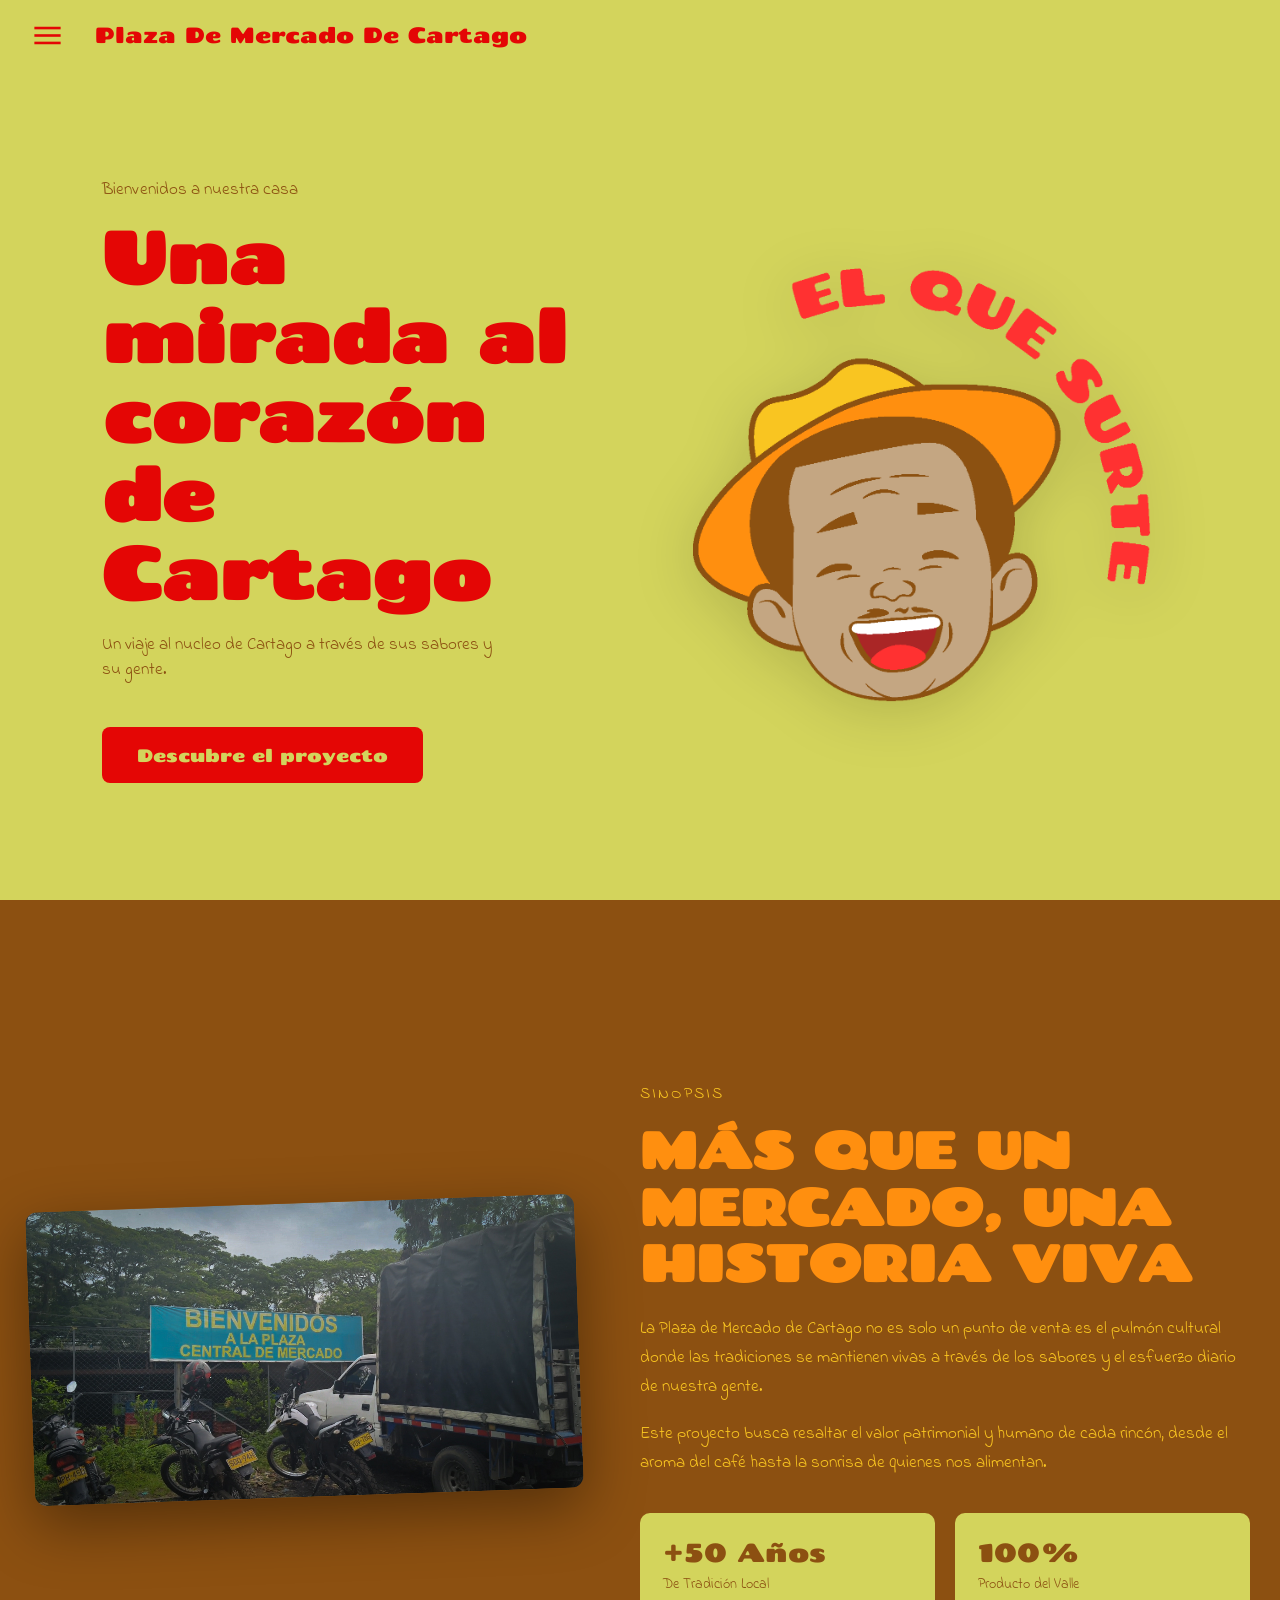
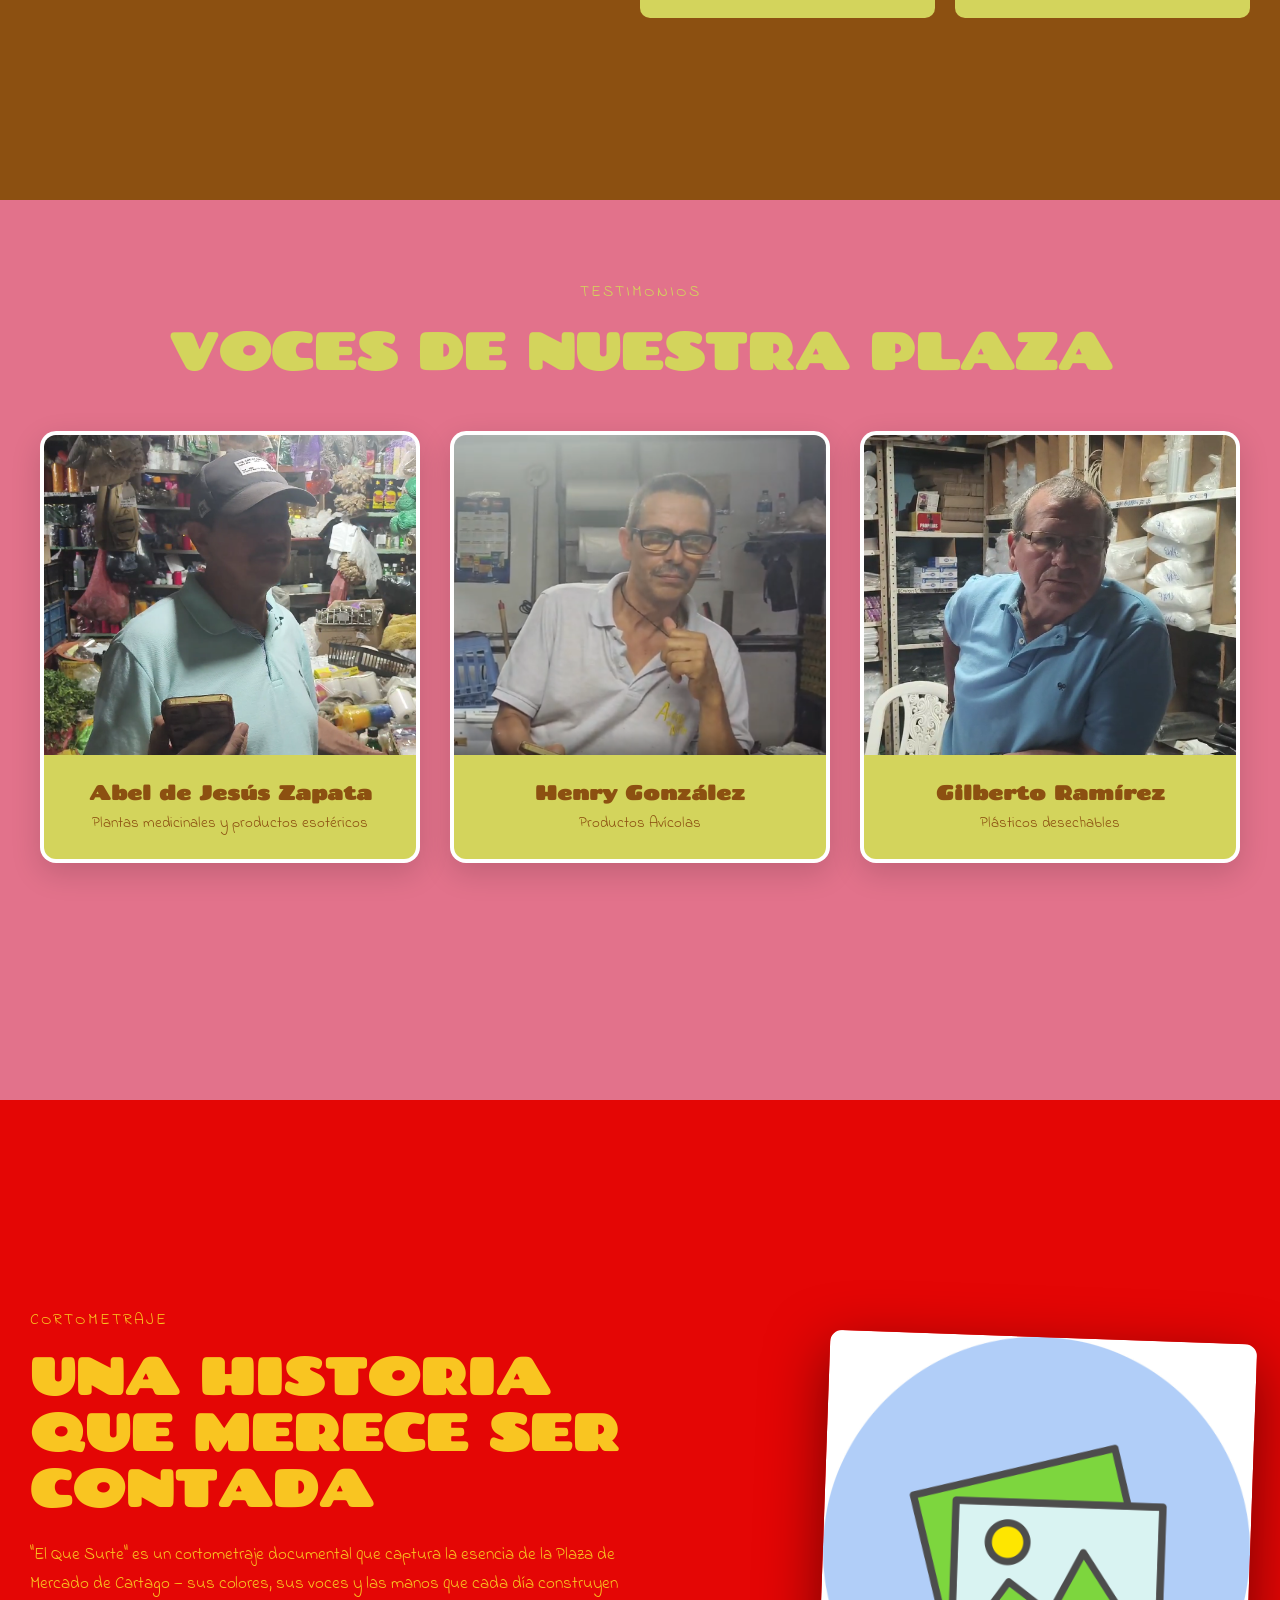
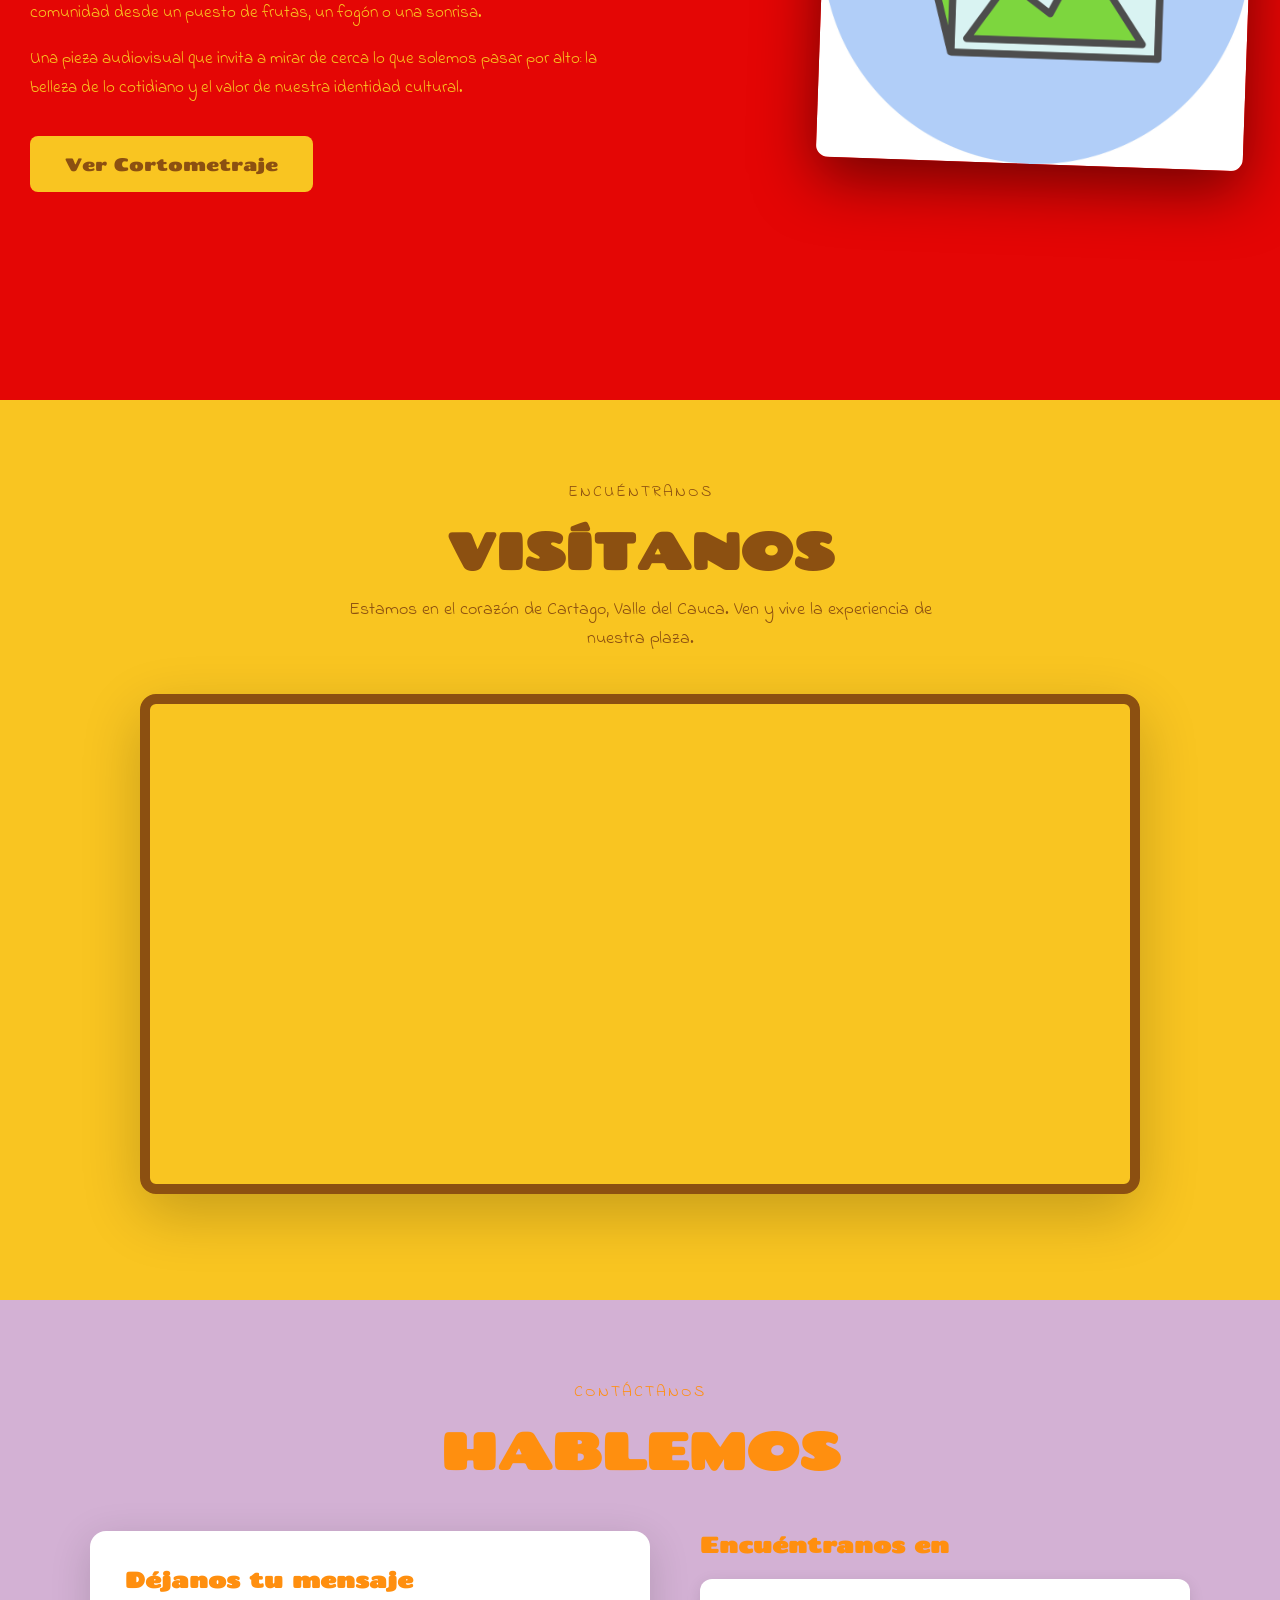
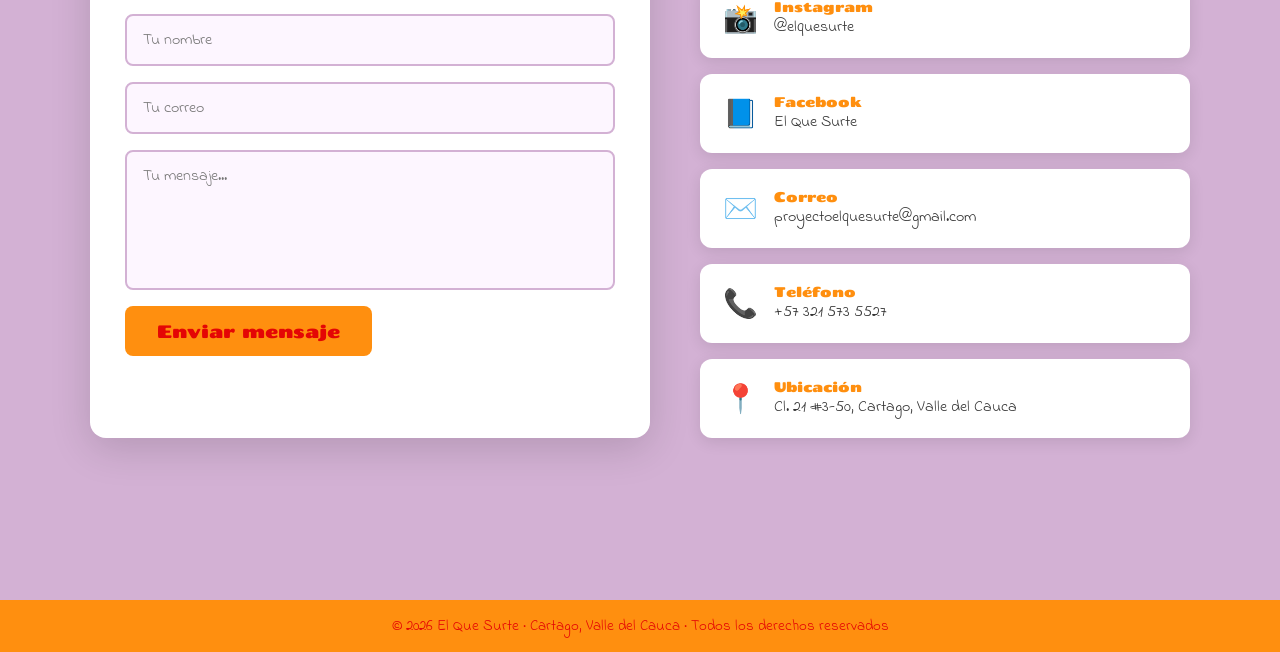
==== Index.html @ 09e00e0f "cambio de poscicion de secciones cortometraje y testimonios" ====
<!DOCTYPE html>
<html lang="en">
<head>
    <meta charset="UTF-8">
    <meta name="viewport" content="width=device-width, initial-scale=1.0">
    <title>ElQueSurte.com</title>
    <link rel="icon" type="image/x-icon" href="IMG/logo_png.png">
    <link rel="stylesheet" href="CSS/style.css">
    <link rel="stylesheet" href="https://fonts.googleapis.com/css2?family=Material+Symbols+Outlined:opsz,wght,FILL,GRAD@24,400,0,0&icon_names=close,menu" />
</head>

<body>
    
    <header>
        <div class="container">

            <div class="btn-menu">
            <label for="btn-menu" class="material-symbols-outlined">menu</label>
            </div>

            <div class="logo">
                <h1>
                    Plaza De Mercado De Cartago
                </h1>
            </div>

        </div>
    </header>

    <section class="hero" id="hero">
        <div class="hero-texto">

            <p class="bienvenida">
                Bienvenidos a nuestra casa
            </p>

            <h1>
                Una mirada al corazón de Cartago
            </h1>

            <p class="descripcion">
                Un viaje al nucleo de Cartago a través de sus sabores y su gente.
            </p>

            <a href="proyecto.html" class="btn-hero">Descubre el proyecto</a>

        </div>

        <div class="hero-logo">
            <img src="IMG/logo_png.png" alt="El Que Surte">
        </div>
    </section>

    <section class="sinopsis" id="sinopsis">
        <div class="sinopsis-imagen">
            <img src="IMG/Foto_plaza.jpg" alt="Plaza de Mercado de Cartago">
        </div>

        <div class="sinopsis-contenido">

            <p class="corto-etiqueta">sinopsis</p>

            <h2>
                Más que un mercado, una historia viva
            </h2>

            <p class="sinopsis-texto">
                La Plaza de Mercado de Cartago no es solo un punto de venta: es el pulmón cultural donde las tradiciones se mantienen vivas a través de los sabores y el esfuerzo diario de nuestra gente.
            </p>

            <p class="sinopsis-texto">
                Este proyecto busca resaltar el valor patrimonial y humano de cada rincón, desde el aroma del café hasta la sonrisa de quienes nos alimentan.
            </p>

            <div class="sinopsis-stats">

                <div class="stat-card">
                    <span class="stat-numero">+50 Años</span>
                    <span class="stat-label">De Tradición Local</span>
                </div>

                <div class="stat-card">
                    <span class="stat-numero">100%</span>
                    <span class="stat-label">Producto del Valle</span>
                </div>

            </div>
        </div>
    </section>

    <section class="testimonios" id="testimonios">
        <div class="testimonios-header">
            <p class="corto-etiqueta">Testimonios</p>
            <h2>Voces de nuestra plaza</h2>
        </div>

        <div class="testimonios-grid">

            <a href="testimonios.html" class="testimonio-card">
                <div class="testimonio-img">
                    <img src="IMG/Zapata.png" alt="Testimonio 1">
                </div>
                <div class="testimonio-info">
                    <h3>Abel de Jesús Zapata</h3>
                    <p>Plantas medicinales y productos esotéricos</p>
                </div>
            </a>

            <a href="testimonios.html" class="testimonio-card">
                <div class="testimonio-img">
                    <img src="IMG/Gonzalez.png" alt="Testimonio 2">
                </div>
                <div class="testimonio-info">
                    <h3>Henry González</h3>
                    <p>Productos Avícolas</p>
                </div>
            </a>

            <a href="testimonios.html" class="testimonio-card">
                <div class="testimonio-img">
                    <img src="IMG/Ramirez.png" alt="Testimonio 3">
                </div>
                <div class="testimonio-info">
                    <h3>Gilberto Ramírez</h3>
                    <p>Plásticos desechables</p>
                </div>
            </a>
        </div>
    </section>

    <section class="cortometraje" id="cortometraje">
        <div class="corto-contenido">
            <p class="corto-etiqueta">Cortometraje</p>

            <h2>Una historia que merece ser contada</h2>

            <p class="corto-texto">
                "El Que Surte" es un cortometraje documental que captura la esencia de la Plaza de Mercado de Cartago — sus colores, sus voces y las manos que cada día construyen comunidad desde un puesto de frutas, un fogón o una sonrisa.
            </p>

            <p class="corto-texto">
                Una pieza audiovisual que invita a mirar de cerca lo que solemos pasar por alto: la belleza de lo cotidiano y el valor de nuestra identidad cultural.
            </p>

            <a href="cortometraje.html" class="btn-corto">Ver Cortometraje</a>
        </div>

        <div class="corto-poster">
            <img src="IMG/Imagen.jpg" alt="Poster Cortometraje El Que Surte">
        </div>
    </section>

    <section class="visitanos" id="visitanos">
        <div class="visitanos-header">
            <p class="corto-etiqueta">Encuéntranos</p>
            <h2>Visítanos</h2>
            <p class="visitanos-texto">
                Estamos en el corazón de Cartago, Valle del Cauca. 
                Ven y vive la experiencia de nuestra plaza.
            </p>
        </div>

        <div class="visitanos-mapa">
            <iframe
            src="https://www.google.com/maps/embed?pb=!1m18!1m12!1m3!1d3976.1072632540568!2d-75.9257778252475!3d4.751393395223812!2m3!1f0!2f0!3f0!3m2!1i1024!2i768!4f13.1!3m3!1m2!1s0x8e38701d9f08ecd3%3A0xb2e8bf78b8dfb670!2sPlaza%20de%20Mercado%20de%20Cartago!5e0!3m2!1ses-419!2sco!4v1779153176551!5m2!1ses-419!2sco" width="600" height="450" style="border:0;" allowfullscreen="" loading="lazy" referrerpolicy="no-referrer-when-downgrade"
            width="100%"
            height="100%"
            style="border:0;"
            allowfullscreen=""
            loading="lazy"
            referrerpolicy="no-referrer-when-downgrade">
        </iframe>
        </div>
    </section>

    <section class="redes" id="redes">

        <div class="redes-header">
            <p class="corto-etiqueta">Contáctanos</p>
            <h2>Hablemos</h2>
        </div>

        <div class="redes-grid">

            <div class="redes-formulario">
                <h3>Déjanos tu mensaje</h3>
                <div class="form-group">
                    <input type="text" placeholder="Tu nombre" class="form-input">
                </div>
                <div class="form-group">
                    <input type="email" placeholder="Tu correo" class="form-input">
                </div>
                <div class="form-group">
                    <textarea placeholder="Tu mensaje..." class="form-textarea"></textarea>
                </div>
                <button class="btn-enviar">Enviar mensaje</button>
            </div>

            <div class="redes-contacto">

                <h3>Encuéntranos en</h3>

                <a href="https://www.instagram.com/elquesurte" target="_blank" class="contacto-item">
                    <span class="contacto-icono">📸</span>
                    <div>
                        <p class="contacto-titulo">Instagram</p>
                        <p class="contacto-dato">@elquesurte</p>
                    </div>
                </a>

                <a href="https://www.facebook.com/share/1DJA4vWcPm/" target="_blank" class="contacto-item">
                    <span class="contacto-icono">📘</span>
                    <div>
                        <p class="contacto-titulo">Facebook</p>
                        <p class="contacto-dato">El Que Surte</p>
                    </div>
                </a>

                <div class="contacto-item">
                    <span class="contacto-icono">✉️</span>
                    <div>
                        <p class="contacto-titulo">Correo</p>
                        <p class="contacto-dato">proyectoelquesurte@gmail.com</p>
                    </div>
                </div>

                <div class="contacto-item">
                    <span class="contacto-icono">📞</span>
                    <div>
                        <p class="contacto-titulo">Teléfono</p>
                        <p class="contacto-dato">+57 321 573 5527 </p>
                    </div>
                </div>

                <div class="contacto-item">
                    <span class="contacto-icono">📍</span>
                    <div>
                        <p class="contacto-titulo">Ubicación</p>
                        <p class="contacto-dato">Cl. 21 #3-50, Cartago, Valle del Cauca</p>
                    </div>
                </div>

            </div>
        </div>

    </section>

    <footer class="footer">
        <p>© 2026 El Que Surte · Cartago, Valle del Cauca · Todos los derechos reservados</p>
    </footer>

    <input type="checkbox" id="btn-menu">
    <div class="container-menu">
        <div class="cont-menu">
            <nav>
                <a href="Index.html">Home</a>
                <a href="proyecto.html">El Proyecto</a>
                <a href="testimonios.html">Testimonios</a>
                <a href="cortometraje.html">Cortometraje</a>
                <a href="#visitanos">Visitanos</a>  
                <a href="#redes">Instagram</a>       
            </nav>
            <label for="btn-menu" class="material-symbols-outlined">close</label>
            
            <div class="cont-menu-logo">
                <img src="IMG/logo_png.png" alt="El Que Surte">
            </div>
        </div>
    </div>

    <script src="JS/dinamica.js"></script>
</body>
</html>
---- CSS/style.css ----
@import url('https://fonts.googleapis.com/css2?family=Chango&family=Indie+Flower&display=swap');

:root {
    /* Tipografías */
    --fuente-titulos: 'Chango', cursive;
    --fuente-textos: 'Indie Flower', cursive;

    /* Paleta de colores */
    --color-rojo:      #E40605;
    --color-amarillo-verde: #D3D45C;
    --color-naranja:   #FF8F0F;
    --color-lila:      #D3B1D4;
    --color-amarillo:  #F9C521;
    --color-cafe:      #8C5011;
    --color-rosa:      #E2728B;
}

*{
    margin: 0;
    padding: 0;
    box-sizing: border-box;
}

body{
    background-size: 100vw 100vh; 
    background-repeat: no-repeat;
}

header {
    width: 100%;
    height: 70px;
    position: fixed;
    top: 0;
    left: 0;
    background: var(--color-amarillo-verde); 
    z-index: 50;      
}

header {
    transition: background 0.4s ease;
}


.hero {
    display: flex;
    flex-direction: row;
    align-items: center;
    justify-content: space-between;
    min-height: 100vh;
    width: 100%;
    padding: 100px 8% 40px;
    background:var(--color-amarillo-verde);
    gap: 40px;
}

.hero-texto {
    flex: 1;
    max-width: 50%;
}

.bienvenida {
    font-family: var(--fuente-textos);
    font-size: 17px;
    color: var(--color-cafe);
    margin-bottom: 15px;
}

.hero-texto h1 {
    font-family: var(--fuente-titulos);
    font-size: clamp(40px, 6vw, 72px);
    color: var(--color-rojo);
    line-height: 1.1;
    margin-bottom: 20px;
}

.descripcion {
    font-family: var(--fuente-textos);
    font-size: 17px;
    color: var(--color-cafe);
    margin-bottom: 30px;
    max-width: 400px;
}

.btn-hero {
    display: inline-block;
    background: var(--color-rojo);
    color: var(--color-amarillo-verde);
    padding: 14px 32px;
    border-radius: 8px;
    text-decoration: none;
    font-family: var(--fuente-titulos);
    font-size: 18px;
    margin-top: 15px;
    align-self: flex-start;
    transition: all 0.3s ease;
    border: 3px solid transparent;
}

.btn-hero:hover {
    background: var(--color-naranja);
    color: var(--color-rojo);
    border-color: var(--color-rojo);
}

.hero-logo {
    flex: 1;
    display: flex;
    justify-content: center;
    align-items: center;
}

.hero-logo img {
    width: 100%;
    max-width: 550px;
    height: auto;
    filter: drop-shadow(0 10px 30px rgba(0,0,0,0.15));
    transition: transform 0.4s ease, filter 0.4s ease
    
}

.hero-logo img:hover {
    transform: rotate(3deg) scale(1.05);
    filter: drop-shadow(0 20px 40px --color-rojo);
}

.container {
    width: 90%;
    max-width: 1200px;
    margin: auto;
}

header .container{
    width: 100%;
    max-width: 100%;
    padding: 0 30px;
    display: flex;
    align-items: center;
    height: 70px;
    gap: 20px;
}

.container .btn-menu, .logo {
    float: none;
    line-height: 70px;
    vertical-align: middle;
    display: flex;
    align-items: center;
}

.container .btn-menu label {
    color: var(--color-rojo);
    font-size: 35px;
    cursor: pointer;
    display: flex;
    align-items: center;
    height: 70px;
}

.logo h1 {
    font-family: var(--fuente-titulos);
    color: var(--color-rojo);
    font-weight: 400;
    font-size: 22px;
    margin-left: 10px;
}

.cont-menu label {
    position: absolute;
    right: 5px;
    top: 10px;
    color: #fff;
    cursor: pointer;
    font-size: 28px;
}

#btn-menu{
    display: none;
}

.container-menu{
    position: fixed;
    background: rgba(0, 0, 0, 0.5);
    width: 100%;
    height: 100vh;
    top: 0; left: 0;
    transition: all 500ms ease;
    opacity: 0;
    visibility: hidden;
    z-index: 200;
}

#btn-menu:checked ~ .container-menu{
    opacity: 1;
    visibility: visible;
}

.cont-menu{
    width: 100%;
    max-width: 250px;
    background: var(--color-amarillo-verde);
    height: 100vh;
    position: relative;
    transition: all 500ms ease;
    transform: translateX(-100%);
    justify-content: space-between; 
    border-radius: 0 30px 50px 0;
}

#btn-menu:checked ~ .container-menu .cont-menu{
    transform: translateX(0%);
}

.cont-menu nav{
    transform: translateY(15%);
}

.cont-menu nav a{
    font-family: var(--fuente-titulos);
    display: block;
    text-decoration: none;
    padding: 20px;
    color: var(--color-rojo);
    border-left: 5px solid transparent;
    transition: all 400ms ease;
}

.cont-menu nav a:hover{
    border-left: 5px solid var(--color-rojo);
    background: var(--color-amarillo);
}

.cont-menu label{
    position: absolute;
    right: 5px;
    top: 10px;
    color: var(--color-rojo);
    cursor: pointer;
    font-size: 25px;
}


.cont-menu-logo {
    display: flex;
    justify-content: center;
    align-items: center;
    padding: 100px 100px;
    opacity: 0.85;
}

.cont-menu-logo img {
    width: 180px;
    height: auto;
    filter: drop-shadow(0 5px 10px rgba(0,0,0,0.2));
    transition: transform 0.3s ease;
}

.cont-menu-logo img:hover {
    transform: rotate(5deg) scale(1.05);
}

/*Nueva seccion sinopsis*/

.sinopsis {
    display: flex;
    flex-direction: row;
    align-items: center;
    justify-content: space-between;
    min-height: 100vh;
    padding: 80px 30px;
    background: var(--color-cafe);
    gap: 60px;
}

.sinopsis-imagen {
    flex: 1;
    max-width: 45%;
    border-radius: 12px;
    overflow: hidden;
    box-shadow: 0 20px 60px rgba(0,0,0,0.4);
    transform: rotate(-2deg);
    transition: transform 0.4s ease;
}

.sinopsis-imagen:hover {
    transform: rotate(0deg) scale(1.02);
}

.sinopsis-imagen img {
    width: 100%;
    height: 100%;
    max-height: 650px;
    object-fit: cover;
    display: block;
}

.sinopsis-contenido {
    flex: 1;
    max-width: 50%;
}

.sinopsis-contenido h2 {
    font-family: var(--fuente-titulos);
    font-size: clamp(28px, 4vw, 52px);
    color: var(--color-naranja);
    line-height: 1.1;
    margin-bottom: 25px;
    text-transform: uppercase;
}

.sinopsis-texto {
    font-family: var(--fuente-textos);
    font-size: 17px;
    color: var(--color-amarillo);
    line-height: 1.7;
    margin-bottom: 18px;
}

.sinopsis-stats {
    display: flex;
    gap: 20px;
    margin-top: 35px;
}

.stat-card {
    flex: 1;
    background: var(--color-amarillo-verde);
    border-radius: 10px;
    padding: 20px;
    display: flex;
    flex-direction: column;
    gap: 6px;
    cursor: pointer;
    transition: all 0.3s ease;
    border: 3px solid transparent;
}

.stat-card:hover {
    background: var(--color-amarillo);
    border-color: var(--color-naranja);
    transform: translateY(-6px);
    box-shadow: 0 12px 30px rgba(0,0,0,0.3);
}

.stat-numero {
    font-family: var(--fuente-titulos);
    font-size: 26px;
    color: var(--color-cafe);
}

.stat-label {
    font-family: var(--fuente-textos);
    font-size: 14px;
    color: var(--color-cafe);
}

/*Nueva seccion cortometraje*/

.cortometraje {
    display: flex;
    flex-direction: row;
    align-items: center;
    justify-content: space-between;
    min-height: 100vh;
    padding: 80px 30px;
    background: var(--color-rojo);
    gap: 60px;
}

.corto-contenido {
    flex: 1;
    max-width: 50%;
    display: flex;
    flex-direction: column;
    justify-content: center;
}

.corto-etiqueta {
    font-family: var(--fuente-textos);
    font-size: 16px;
    color: var(--color-amarillo);
    margin-bottom: 15px;
    letter-spacing: 2px;
    text-transform: uppercase;
}

.corto-contenido h2 {
    font-family: var(--fuente-titulos);
    font-size: clamp(28px, 4vw, 52px);
    color: var(--color-amarillo);
    line-height: 1.1;
    margin-bottom: 25px;
    text-transform: uppercase;
}

.corto-texto {
    font-family: var(--fuente-textos);
    font-size: 17px;
    color: var(--color-amarillo);
    line-height: 1.7;
    margin-bottom: 18px;
}

.btn-corto {
    display: inline-block;
    background: var(--color-amarillo);
    color: var(--color-cafe);
    padding: 14px 32px;
    border-radius: 8px;
    text-decoration: none;
    font-family: var(--fuente-titulos);
    font-size: 18px;
    margin-top: 15px;
    align-self: flex-start;
    transition: all 0.3s ease;
    border: 3px solid transparent;
}

.btn-corto:hover {
    border-color: var(--color-naranja);
    background-color: var(--color-cafe);
    color: var(--color-amarillo);
}

.corto-poster {
    flex: 1;
    max-width: 35%;
    border-radius: 12px;
    overflow: hidden;
    box-shadow: 0 20px 60px rgba(0,0,0,0.5);
    transition: transform 0.4s ease, box-shadow 0.4s ease;
    transform: rotate(2deg);
}

.corto-poster:hover {
    transform: rotate(0deg) scale(1.03);
    box-shadow: 0 30px 80px rgba(0,0,0,0.6);
}

.corto-poster img {
    width: 100%;
    height: 100%;
    max-height: 500px;
    object-fit: cover;
    display: block;
    transition: transform 0.4s ease;
}

.corto-poster img:hover {
    transform: scale(1.05);
}

/*Nueva seccion testimonios*/
.testimonios {
    display: flex;
    flex-direction: column;
    align-items: center;
    min-height: 100vh;
    padding: 80px 30px;
    background: var(--color-rosa);
    gap: 50px;
}

.testimonios-header {
    text-align: center;
}

.testimonios .corto-etiqueta {
    color: var(--color-amarillo-verde);
}

.testimonios-header h2 {
    font-family: var(--fuente-titulos);
    font-size: clamp(28px, 4vw, 52px);
    color: var(--color-amarillo-verde);
    text-transform: uppercase;
    margin-top: 10px;
}

.testimonios-grid {
    display: flex;
    flex-direction: row;
    gap: 30px;
    width: 100%;
    max-width: 1200px;
    justify-content: center;
}

.testimonio-card {
    flex: 1;
    display: flex;
    flex-direction: column;
    align-items: center;
    text-decoration: none;
    background: #fff;
    border-radius: 16px;
    overflow: hidden;
    border: 4px solid transparent;
    box-shadow: 0 10px 30px rgba(0,0,0,0.15);
    transition: all 0.4s ease;
    cursor: pointer;
}

.testimonio-card:hover {
    transform: translateY(-10px);
    border-color: var(--color-lila);
    box-shadow: 0 20px 50px rgba(0,0,0,0.25);
}

.testimonio-img {
    width: 100%;
    height: 320px;
    overflow: hidden;
}

.testimonio-img img {
    width: 100%;
    height: 100%;
    object-fit: cover;
    transition: transform 0.4s ease;
}

.testimonio-card:hover .testimonio-img img {
    transform: scale(1.05);
}

.testimonio-info {
    padding: 25px 20px;
    text-align: center;
    background: var(--color-amarillo-verde);
    width: 100%;
}

.testimonio-info h3 {
    font-family: var(--fuente-titulos);
    font-size: 20px;
    color: var(--color-cafe);
    margin-bottom: 8px;
}

.testimonio-info p {
    font-family: var(--fuente-textos);
    font-size: 15px;
    color: var(--color-cafe);
}

/*Nueva seccion visitanos*/
.visitanos {
    display: flex;
    flex-direction: column;
    align-items: center;
    min-height: 100vh;
    padding: 80px 30px;
    background: var(--color-amarillo);
    gap: 40px;
}

.visitanos-header {
    text-align: center;
    max-width: 600px;
}

.visitanos-header h2 {
    font-family: var(--fuente-titulos);
    font-size: clamp(28px, 4vw, 52px);
    color: var(--color-cafe);
    text-transform: uppercase;
    margin-top: 10px;
    margin-bottom: 15px;
}

.visitanos-texto {
    font-family: var(--fuente-textos);
    font-size: 18px;
    color: var(--color-cafe);
    line-height: 1.6;
}

.visitanos .corto-etiqueta {
    color: var(--color-cafe);
}

.visitanos-mapa {
    width: 100%;
    max-width: 1000px;
    height: 500px;
    border-radius: 16px;
    overflow: hidden;
    box-shadow: 0 20px 60px rgba(0,0,0,0.2);
    border: 10px solid var(--color-cafe);

}.visitanos-mapa iframe {
    width: 100%;
    height: 100%;
    display: block;
}

/*Nueva seccion redes*/

.redes {
    display: flex;
    flex-direction: column;
    align-items: center;
    min-height: 100vh;
    padding: 80px 30px;
    background: var(--color-lila);
    gap: 50px;
}

.redes-header {
    text-align: center;
}

.redes-header h2 {
    font-family: var(--fuente-titulos);
    font-size: clamp(28px, 4vw, 52px);
    color: var(--color-naranja);
    text-transform: uppercase;
    margin-top: 10px;
}

.redes .corto-etiqueta {
    color: var(--color-naranja);
}

.redes-grid {
    display: flex;
    flex-direction: row;
    gap: 50px;
    width: 100%;
    max-width: 1100px;
    align-items: stretch;
}

/* Formulario */
.redes-formulario {
    flex: 1;
    display: flex;
    flex-direction: column;
    gap: 16px;
    background: #fff;
    padding: 35px;
    border-radius: 16px;
    box-shadow: 0 10px 40px rgba(0,0,0,0.15);
}

.redes-formulario h3 {
    font-family: var(--fuente-titulos);
    font-size: 22px;
    color: var(--color-naranja);
    margin-bottom: 5px;
}

.form-group {
    display: flex;
    flex-direction: column;
}

.form-input {
    font-family: var(--fuente-textos);
    font-size: 16px;
    padding: 12px 16px;
    border: 2px solid var(--color-lila);
    border-radius: 8px;
    outline: none;
    transition: border 0.3s ease;
    background: #fdf6ff;
}

.form-input:focus {
    border-color: var(--color-rosa);
}

.form-textarea {
    font-family: var(--fuente-textos);
    font-size: 16px;
    padding: 12px 16px;
    border: 2px solid var(--color-lila);
    border-radius: 8px;
    outline: none;
    resize: none;
    height: 140px;
    transition: border 0.3s ease;
    background: #fdf6ff;
}

.form-textarea:focus {
    border-color: var(--color-rosa);
}

.btn-enviar {
    font-family: var(--fuente-titulos);
    font-size: 18px;
    background: var(--color-naranja);
    color: var(--color-rojo);
    padding: 14px 32px;
    border: none;
    border-radius: 8px;
    cursor: pointer;
    transition: all 0.3s ease;
    align-self: flex-start;
}

.btn-enviar:hover {
    background: var(--color-rojo);
    color: #fff;
    transform: translateY(-3px);
}

/* Contacto */
.redes-contacto {
    flex: 1;
    display: flex;
    flex-direction: column;
    gap: 16px;
    justify-content: space-between;
}

.redes-contacto h3 {
    font-family: var(--fuente-titulos);
    font-size: 22px;
    color: var(--color-naranja);
    margin-bottom: 5px;
}

.contacto-item {
    display: flex;
    align-items: center;
    gap: 16px;
    background: #fff;
    padding: 16px 20px;
    border-radius: 12px;
    text-decoration: none;
    border: 3px solid transparent;
    box-shadow: 0 4px 15px rgba(0,0,0,0.1);
    transition: all 0.3s ease;
    flex: 1;
}

.contacto-item:hover {
    border-color: var(--color-rosa);
    transform: translateX(6px);
    box-shadow: 0 8px 25px rgba(0,0,0,0.15);
}

.contacto-icono {
    font-size: 28px;
}

.contacto-titulo {
    font-family: var(--fuente-titulos);
    font-size: 14px;
    color: var(--color-naranja);
}

.contacto-dato {
    font-family: var(--fuente-textos);
    font-size: 16px;
    color: #333;
}

/*footer*/
.footer {
    background: var(--color-naranja);
    padding: 15px;
    text-align: center;
}

.footer p {
    font-family: var(--fuente-textos);
    font-size: 15px;
    color: var(--color-rojo);
}


/*RESPONSIVE TABLET (768px)*/
@media (max-width: 768px) {

    /* Header */
    .logo h1 {
        font-size: 16px;
    }

    /* Hero */
    .hero {
        flex-direction: column;
        padding: 100px 5% 60px;
        text-align: center;
    }

    .hero-texto {
        max-width: 100%;
    }

    .hero-texto h1 {
        font-size: clamp(32px, 8vw, 52px);
    }

    .btn-hero {
        align-self: center;
    }

    .hero-logo img {
        max-width: 280px;
    }

    /* Sinopsis */
    .sinopsis {
        flex-direction: column;
        padding: 100px 5% 60px;
    }

    .sinopsis-imagen {
        max-width: 100%;
    }

    .sinopsis-contenido {
        max-width: 100%;
    }

    /* Cortometraje */
    .cortometraje {
        flex-direction: column-reverse;
        padding: 100px 5% 60px;
        text-align: center;
    }

    .corto-contenido {
        max-width: 100%;
        align-items: center;
    }

    .corto-poster {
        max-width: 70%;
    }

    /* Testimonios */
    .testimonios-grid {
        flex-direction: column;
        max-width: 500px;
    }

    /* Visitanos */
    .visitanos-mapa {
        height: 350px;
    }

    /* Redes */
    .redes-grid {
        flex-direction: column;
    }

    .redes-formulario {
        width: 100%;
    }

    .redes-contacto {
        width: 100%;
    }
}

/*RESPONSIVE CELULAR (480px)*/
@media (max-width: 480px) {

    /* Header */
    .logo h1 {
        font-size: 13px;
    }

    .container .btn-menu label {
        font-size: 28px;
    }

    /* Hero */
    .hero {
        padding: 90px 5% 50px;
        gap: 20px;
    }

    .hero-texto h1 {
        font-size: clamp(28px, 9vw, 42px);
    }

    .hero-logo img {
        max-width: 220px;
    }

    /* Sinopsis */
    .sinopsis {
        gap: 30px;
    }

    .sinopsis-contenido h2 {
        font-size: clamp(22px, 7vw, 36px);
    }

    .sinopsis-stats {
        flex-direction: column;
    }

    /* Cortometraje */
    .corto-poster {
        max-width: 90%;
    }

    .corto-contenido h2 {
        font-size: clamp(22px, 7vw, 36px);
    }

    /* Testimonios */
    .testimonio-img {
        height: 220px;
    }

    /* Visitanos */
    .visitanos-mapa {
        height: 280px;
        border-width: 5px;
    }

    /* Redes */
    .btn-enviar {
        width: 100%;
        align-self: stretch;
        text-align: center;
    }

    .contacto-item {
        padding: 12px 15px;
    }

    .contacto-icono {
        font-size: 22px;
    }

    /* Footer */
    .footer p {
        font-size: 12px;
        padding: 0 10px;
    }
}
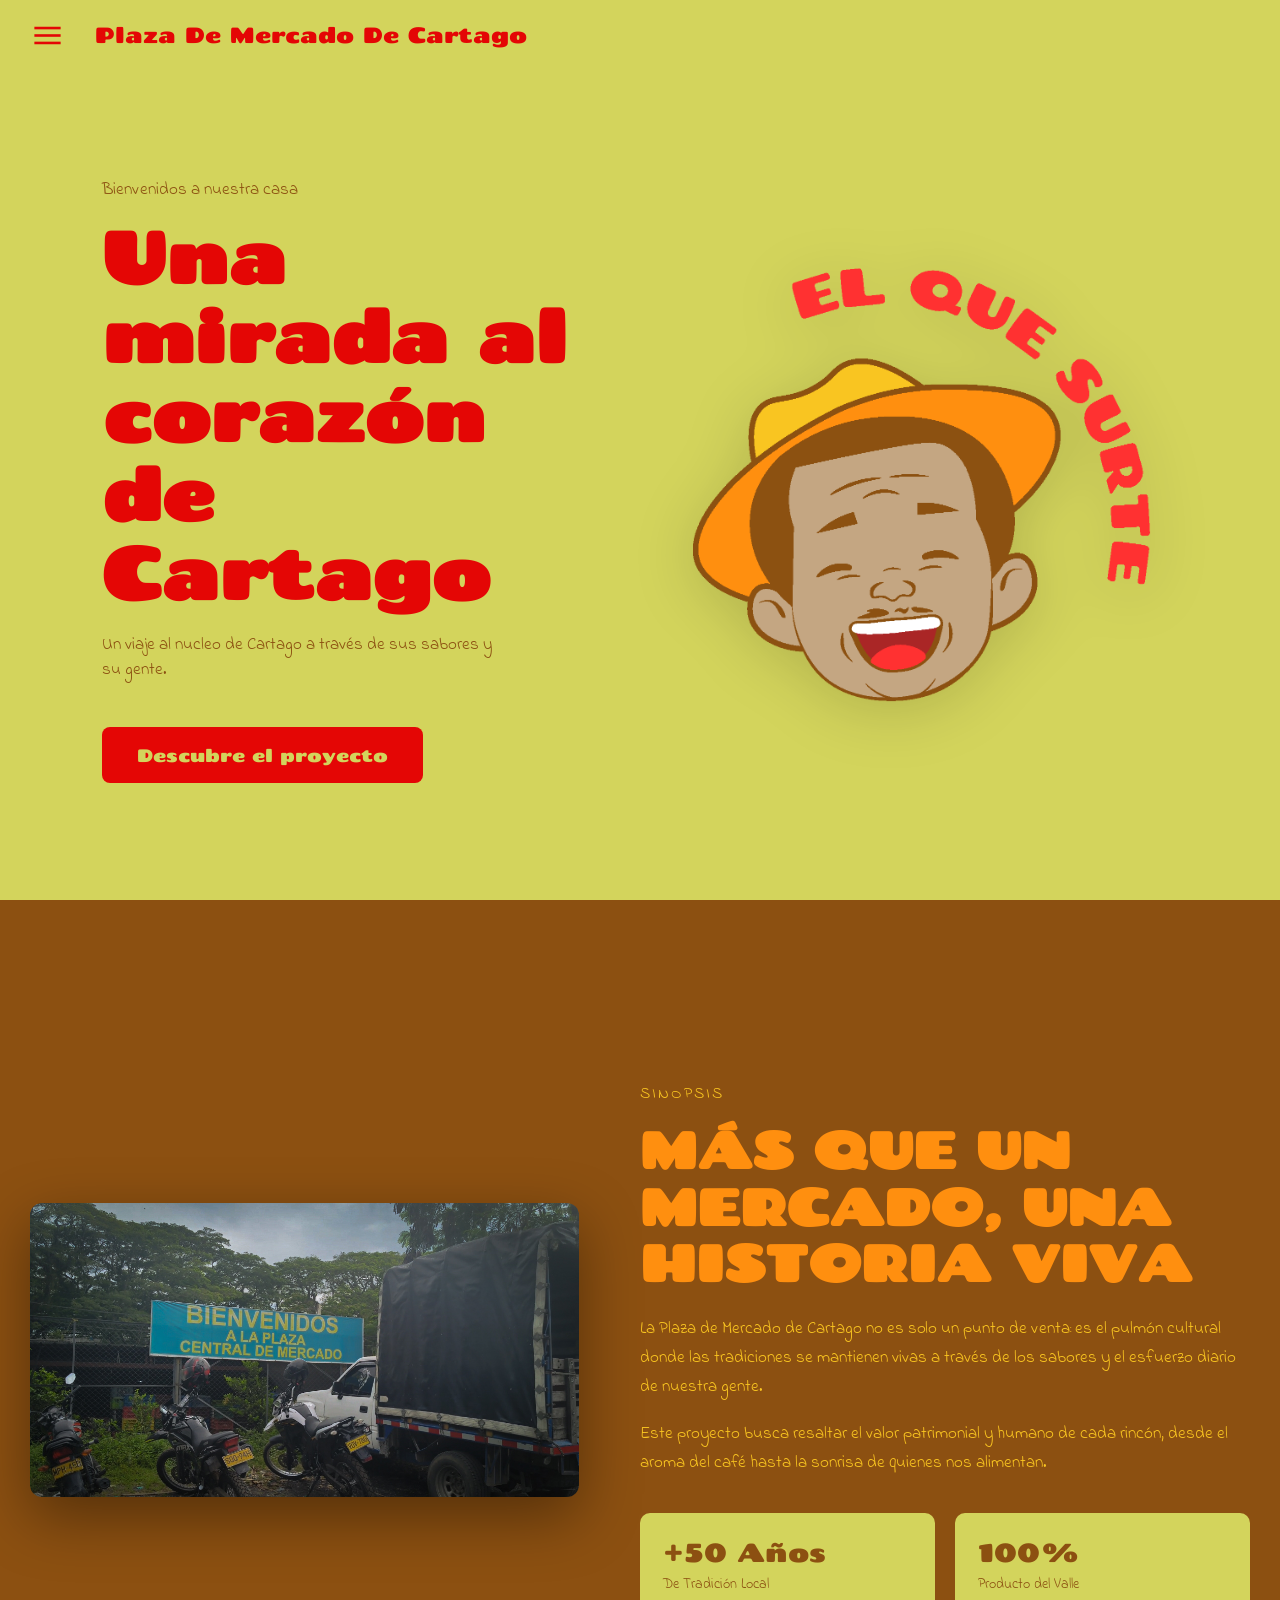
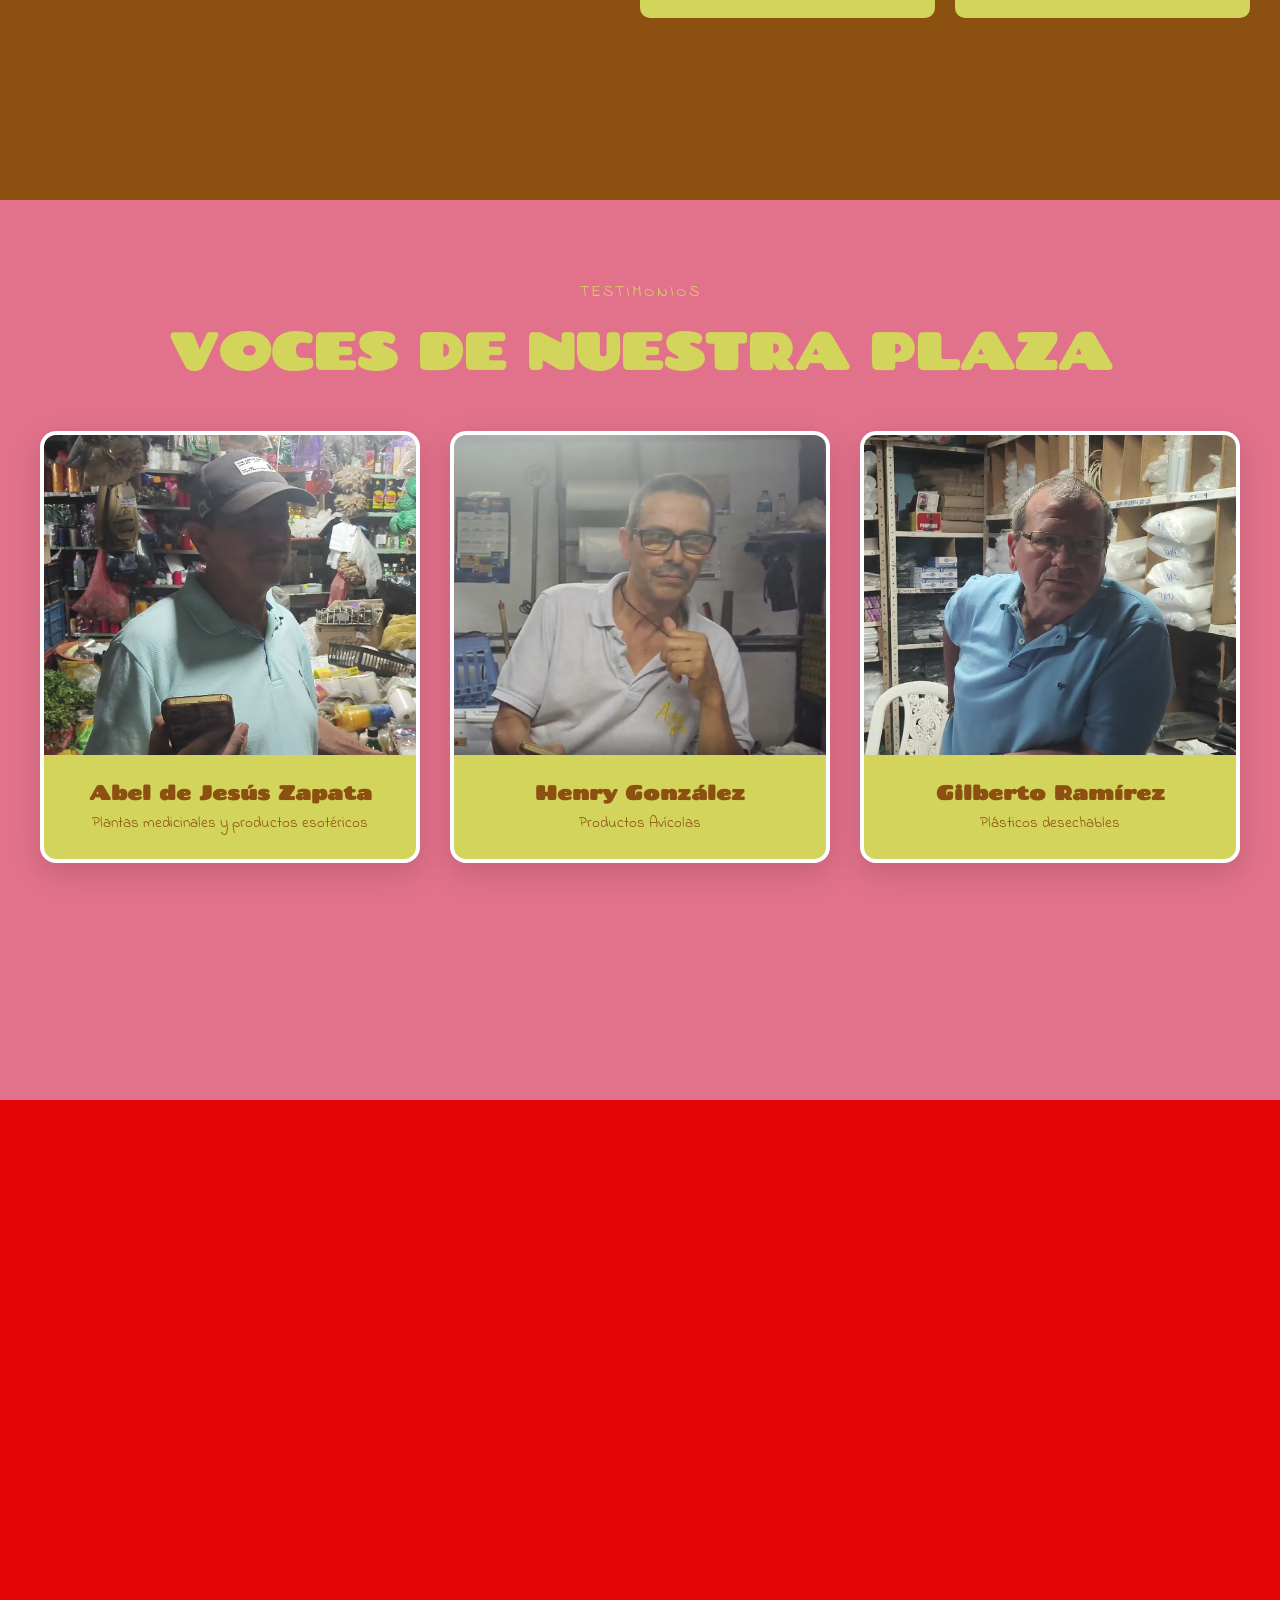
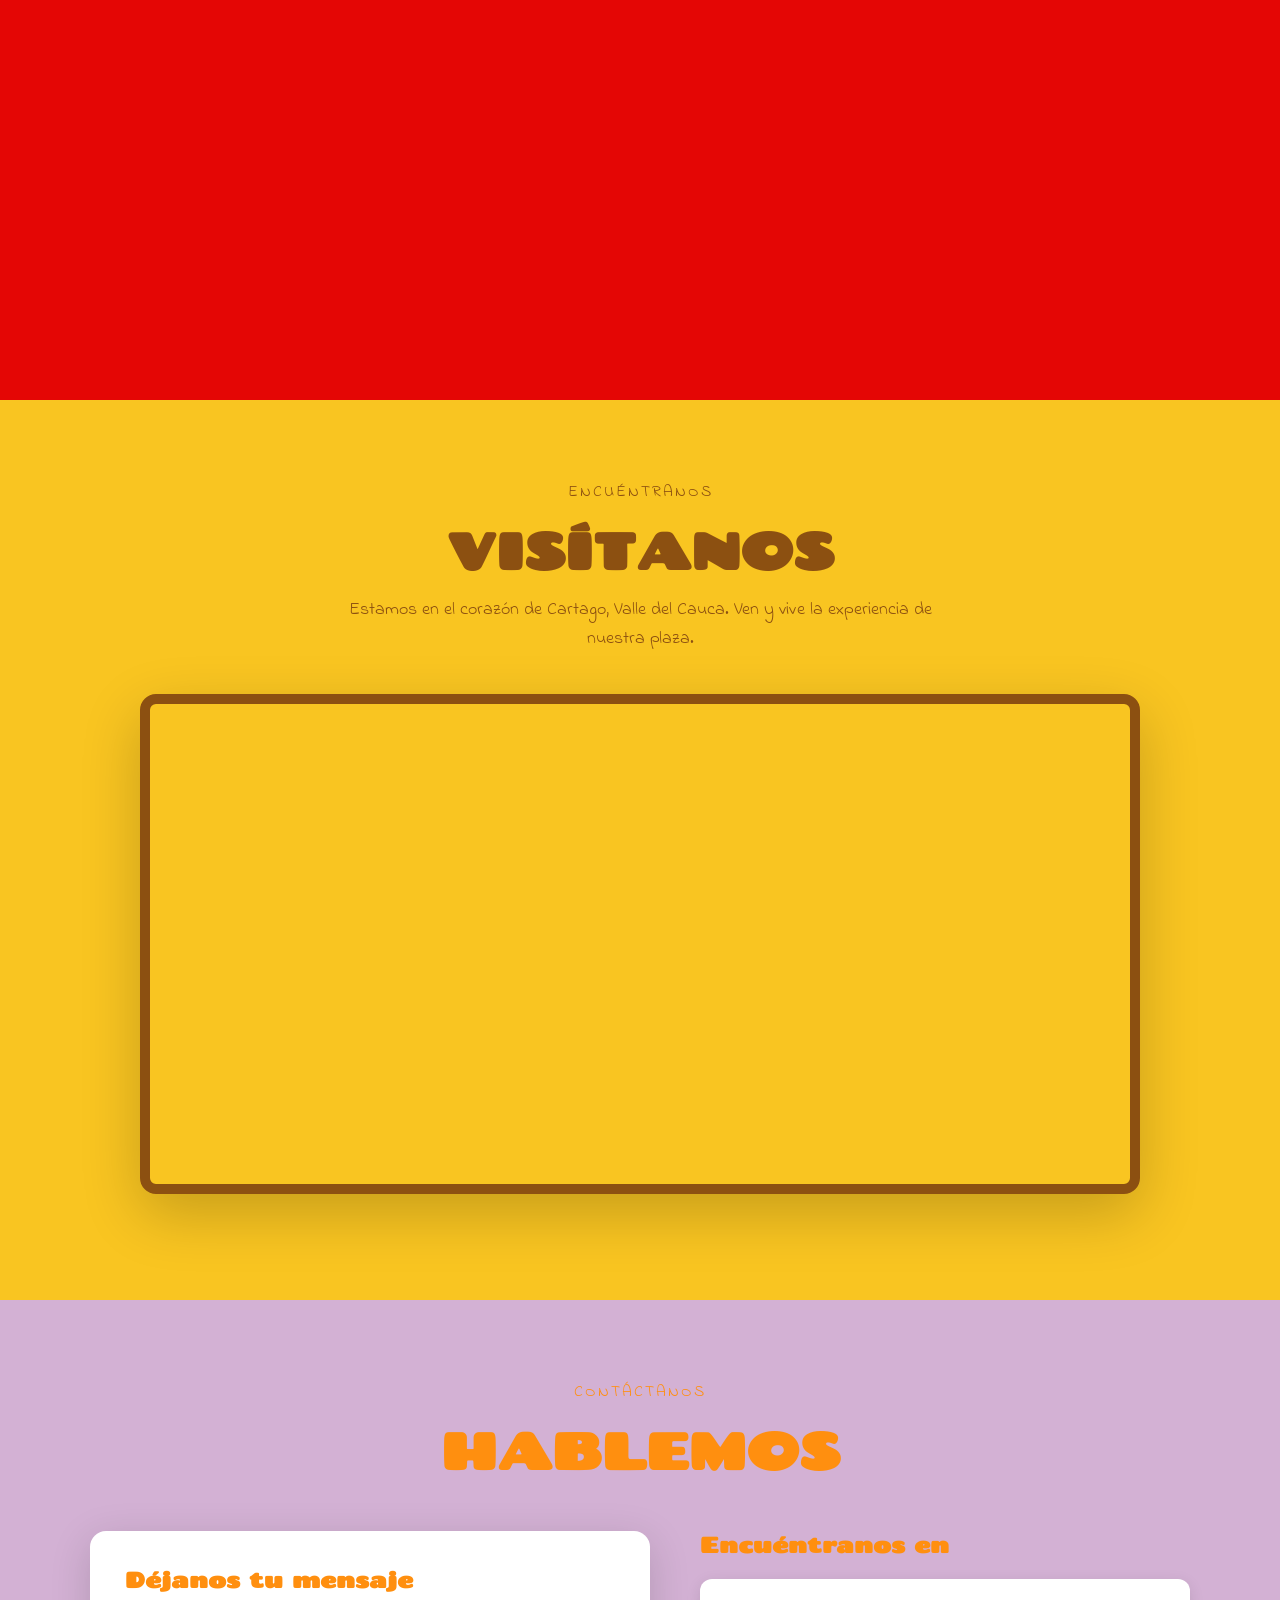
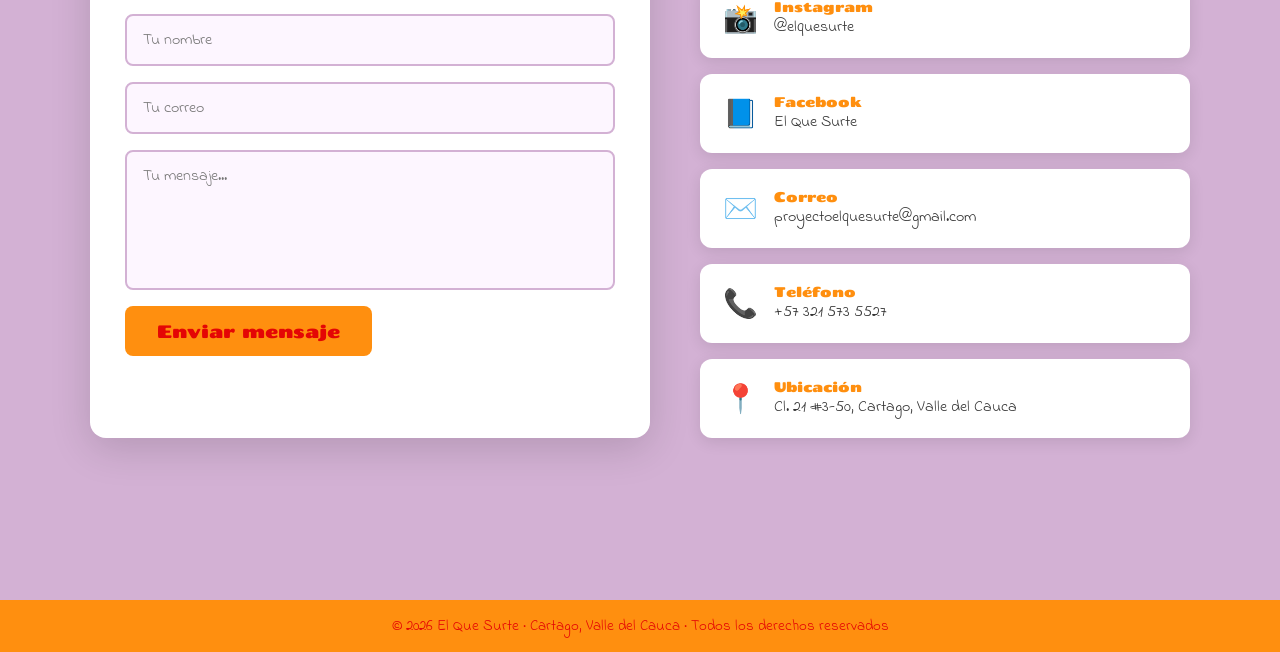
==== commit e3dcf666: "añadi etiquetas par avincular las animaciones" ====
--- a/Index.html
+++ b/Index.html
@@ -28,7 +28,7 @@
     </header>
 
     <section class="hero" id="hero">
-        <div class="hero-texto">
+        <div class="hero-texto animar-izquierda">
 
             <p class="bienvenida">
                 Bienvenidos a nuestra casa
@@ -46,17 +46,17 @@
 
         </div>
 
-        <div class="hero-logo">
+        <div class="hero-logo animar-derecha">
             <img src="IMG/logo_png.png" alt="El Que Surte">
         </div>
     </section>
 
     <section class="sinopsis" id="sinopsis">
-        <div class="sinopsis-imagen">
+        <div class="sinopsis-imagen animar-izquierda">
             <img src="IMG/Foto_plaza.jpg" alt="Plaza de Mercado de Cartago">
         </div>
 
-        <div class="sinopsis-contenido">
+        <div class="sinopsis-contenido animar-derecha">
 
             <p class="corto-etiqueta">sinopsis</p>
 
@@ -74,12 +74,12 @@
 
             <div class="sinopsis-stats">
 
-                <div class="stat-card">
+                <div class="stat-card animar">
                     <span class="stat-numero">+50 Años</span>
                     <span class="stat-label">De Tradición Local</span>
                 </div>
 
-                <div class="stat-card">
+                <div class="stat-card animar">
                     <span class="stat-numero">100%</span>
                     <span class="stat-label">Producto del Valle</span>
                 </div>
@@ -89,14 +89,14 @@
     </section>
 
     <section class="testimonios" id="testimonios">
-        <div class="testimonios-header">
+        <div class="testimonios-header animar">
             <p class="corto-etiqueta">Testimonios</p>
             <h2>Voces de nuestra plaza</h2>
         </div>
 
         <div class="testimonios-grid">
 
-            <a href="testimonios.html" class="testimonio-card">
+            <a href="testimonios.html" class="testimonio-card animar">
                 <div class="testimonio-img">
                     <img src="IMG/Zapata.png" alt="Testimonio 1">
                 </div>
@@ -106,7 +106,7 @@
                 </div>
             </a>
 
-            <a href="testimonios.html" class="testimonio-card">
+            <a href="testimonios.html" class="testimonio-card animar">
                 <div class="testimonio-img">
                     <img src="IMG/Gonzalez.png" alt="Testimonio 2">
                 </div>
@@ -116,7 +116,7 @@
                 </div>
             </a>
 
-            <a href="testimonios.html" class="testimonio-card">
+            <a href="testimonios.html" class="testimonio-card animar">
                 <div class="testimonio-img">
                     <img src="IMG/Ramirez.png" alt="Testimonio 3">
                 </div>
@@ -129,7 +129,7 @@
     </section>
 
     <section class="cortometraje" id="cortometraje">
-        <div class="corto-contenido">
+        <div class="corto-contenido animar-izquierda">
             <p class="corto-etiqueta">Cortometraje</p>
 
             <h2>Una historia que merece ser contada</h2>
@@ -145,13 +145,13 @@
             <a href="cortometraje.html" class="btn-corto">Ver Cortometraje</a>
         </div>
 
-        <div class="corto-poster">
+        <div class="corto-poster animar-derecha">
             <img src="IMG/Imagen.jpg" alt="Poster Cortometraje El Que Surte">
         </div>
     </section>
 
     <section class="visitanos" id="visitanos">
-        <div class="visitanos-header">
+        <div class="visitanos-header animar">
             <p class="corto-etiqueta">Encuéntranos</p>
             <h2>Visítanos</h2>
             <p class="visitanos-texto">
@@ -160,7 +160,7 @@
             </p>
         </div>
 
-        <div class="visitanos-mapa">
+        <div class="visitanos-mapa animar">
             <iframe
             src="https://www.google.com/maps/embed?pb=!1m18!1m12!1m3!1d3976.1072632540568!2d-75.9257778252475!3d4.751393395223812!2m3!1f0!2f0!3f0!3m2!1i1024!2i768!4f13.1!3m3!1m2!1s0x8e38701d9f08ecd3%3A0xb2e8bf78b8dfb670!2sPlaza%20de%20Mercado%20de%20Cartago!5e0!3m2!1ses-419!2sco!4v1779153176551!5m2!1ses-419!2sco" width="600" height="450" style="border:0;" allowfullscreen="" loading="lazy" referrerpolicy="no-referrer-when-downgrade"
             width="100%"
@@ -175,28 +175,28 @@
 
     <section class="redes" id="redes">
 
-        <div class="redes-header">
+        <div class="redes-header animar">
             <p class="corto-etiqueta">Contáctanos</p>
             <h2>Hablemos</h2>
         </div>
 
         <div class="redes-grid">
 
-            <div class="redes-formulario">
+            <form class="redes-formulario animar-izquierda" action="https://formspree.io/f/xbdbopal" method="POST">
                 <h3>Déjanos tu mensaje</h3>
                 <div class="form-group">
-                    <input type="text" placeholder="Tu nombre" class="form-input">
+                    <input type="text" name="nombre" placeholder="Tu nombre" class="form-input">
                 </div>
                 <div class="form-group">
-                    <input type="email" placeholder="Tu correo" class="form-input">
+                    <input type="email" name="email" placeholder="Tu correo" class="form-input">
                 </div>
                 <div class="form-group">
-                    <textarea placeholder="Tu mensaje..." class="form-textarea"></textarea>
-                </div>
-                <button class="btn-enviar">Enviar mensaje</button>
-            </div>
-
-            <div class="redes-contacto">
+                    <textarea name="mensaje" placeholder="Tu mensaje..." class="form-textarea"></textarea>
+                </div>
+                <button type="submit" class="btn-enviar">Enviar mensaje</button>
+            </form>
+
+            <div class="redes-contacto animar-derecha">
 
                 <h3>Encuéntranos en</h3>
 
--- a/CSS/style.css
+++ b/CSS/style.css
@@ -243,8 +243,7 @@
     display: flex;
     justify-content: center;
     align-items: center;
-    padding: 100px 100px;
-    opacity: 0.85;
+    padding: 100px;
 }
 
 .cont-menu-logo img {
@@ -648,6 +647,17 @@
     font-size: 22px;
     color: var(--color-naranja);
     margin-bottom: 5px;
+}
+
+form.redes-formulario {
+    flex: 1;
+    display: flex;
+    flex-direction: column;
+    gap: 16px;
+    background: #fff;
+    padding: 35px;
+    border-radius: 16px;
+    box-shadow: 0 10px 40px rgba(0,0,0,0.15);
 }
 
 .form-group {
@@ -937,4 +947,43 @@
         font-size: 12px;
         padding: 0 10px;
     }
-}+}
+
+/*ANIMACIONES DE ENTRADA*/
+.animar {
+    opacity: 0;
+    transform: translateY(40px);
+    transition: opacity 0.7s ease, transform 0.7s ease;
+}
+
+.animar.visible {
+    opacity: 1;
+    transform: translateY(0);
+}
+
+.animar-izquierda {
+    opacity: 0;
+    transform: translateX(-50px);
+    transition: opacity 0.7s ease, transform 0.7s ease;
+}
+
+.animar-izquierda.visible {
+    opacity: 1;
+    transform: translateX(0);
+}
+
+.animar-derecha {
+    opacity: 0;
+    transform: translateX(50px);
+    transition: opacity 0.7s ease, transform 0.7s ease;
+}
+
+.animar-derecha.visible {
+    opacity: 1;
+    transform: translateX(0);
+}
+
+/* Retraso para que los elementos entren uno por uno */
+.animar:nth-child(2) { transition-delay: 0.1s; }
+.animar:nth-child(3) { transition-delay: 0.2s; }
+.animar:nth-child(4) { transition-delay: 0.3s; }
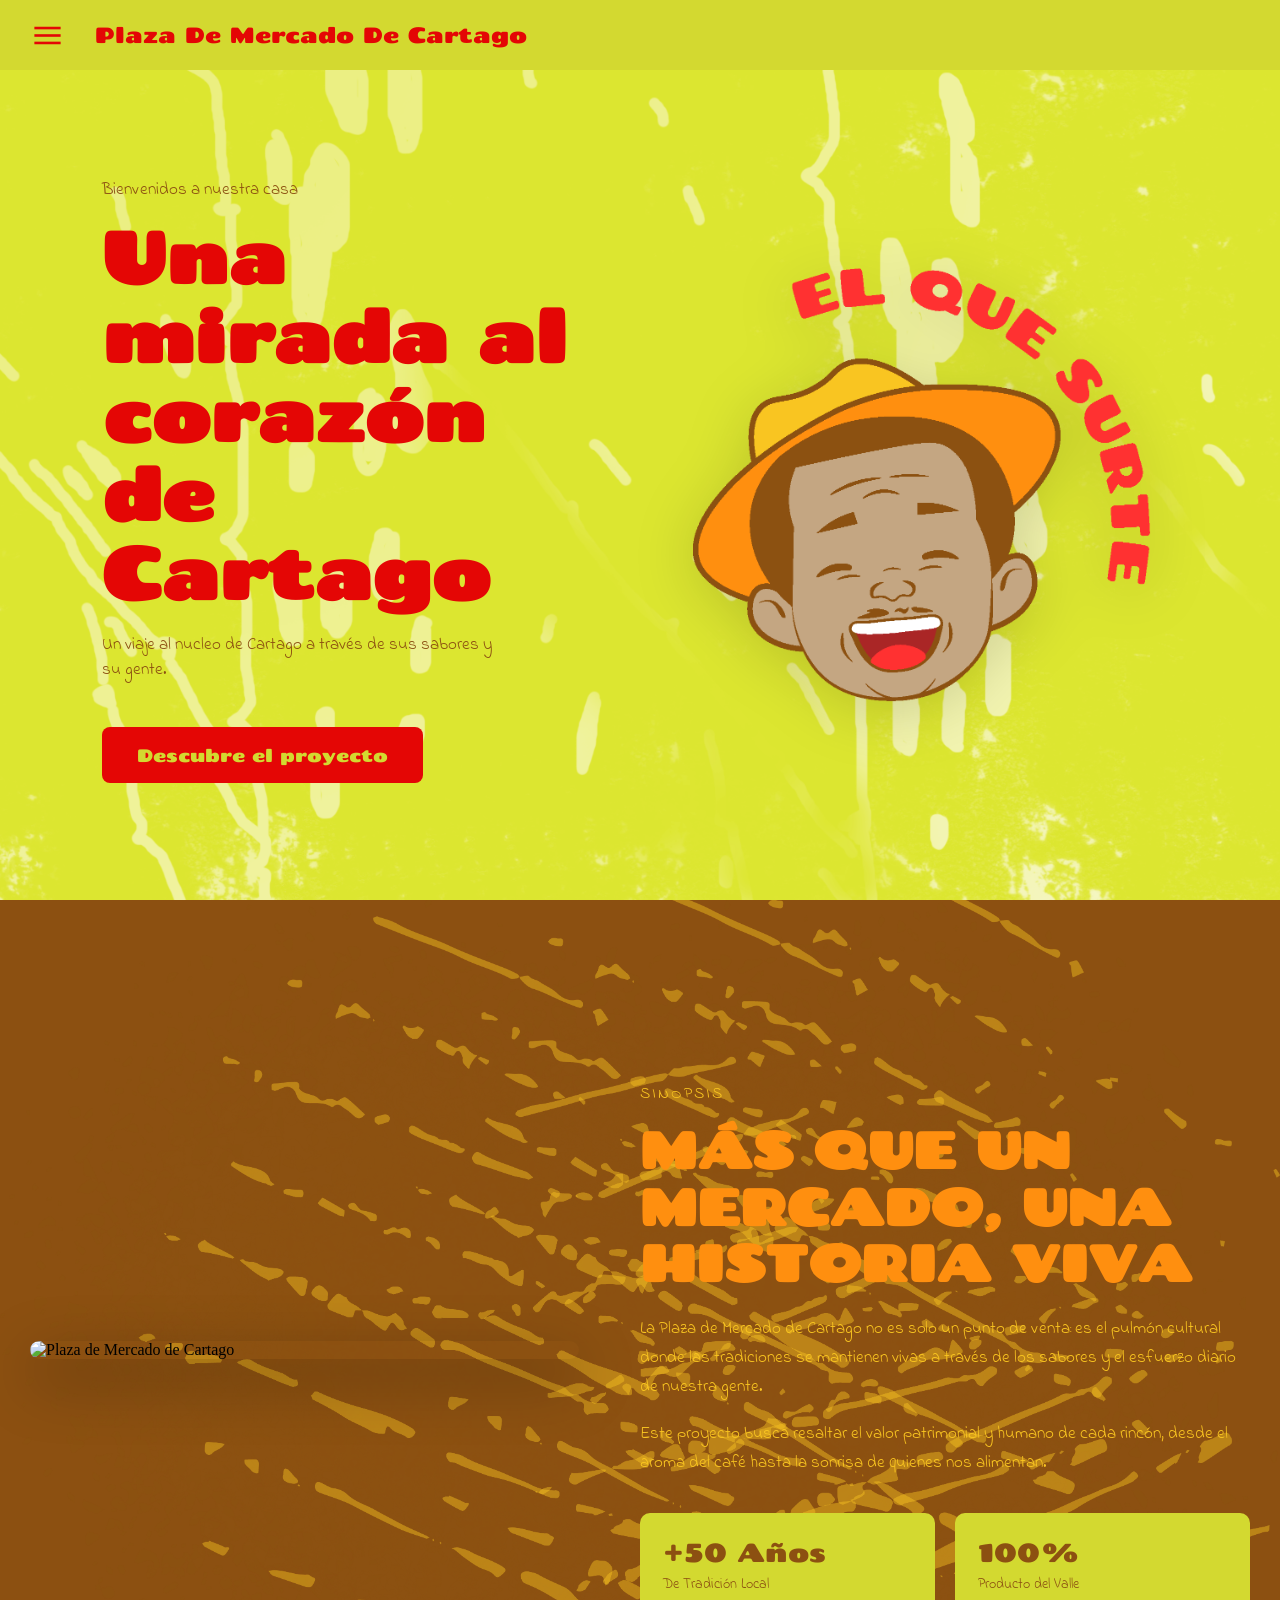
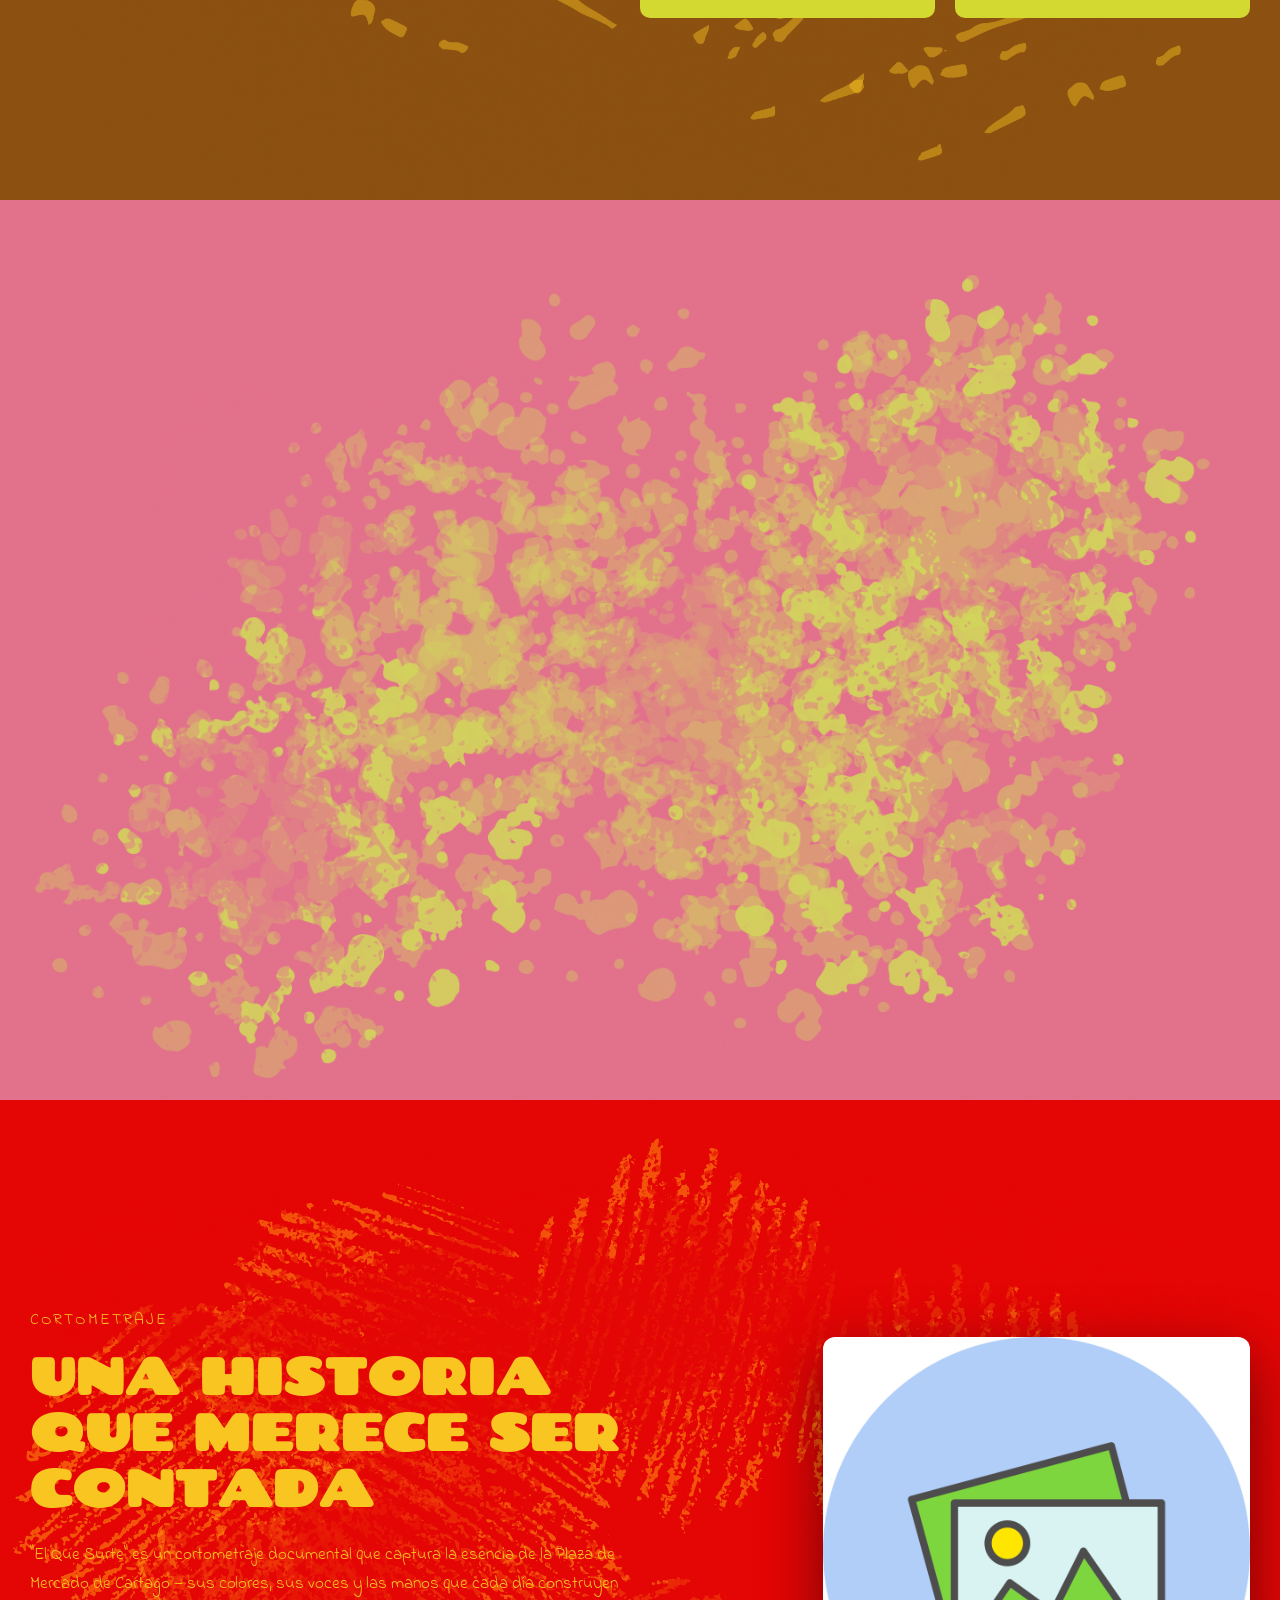
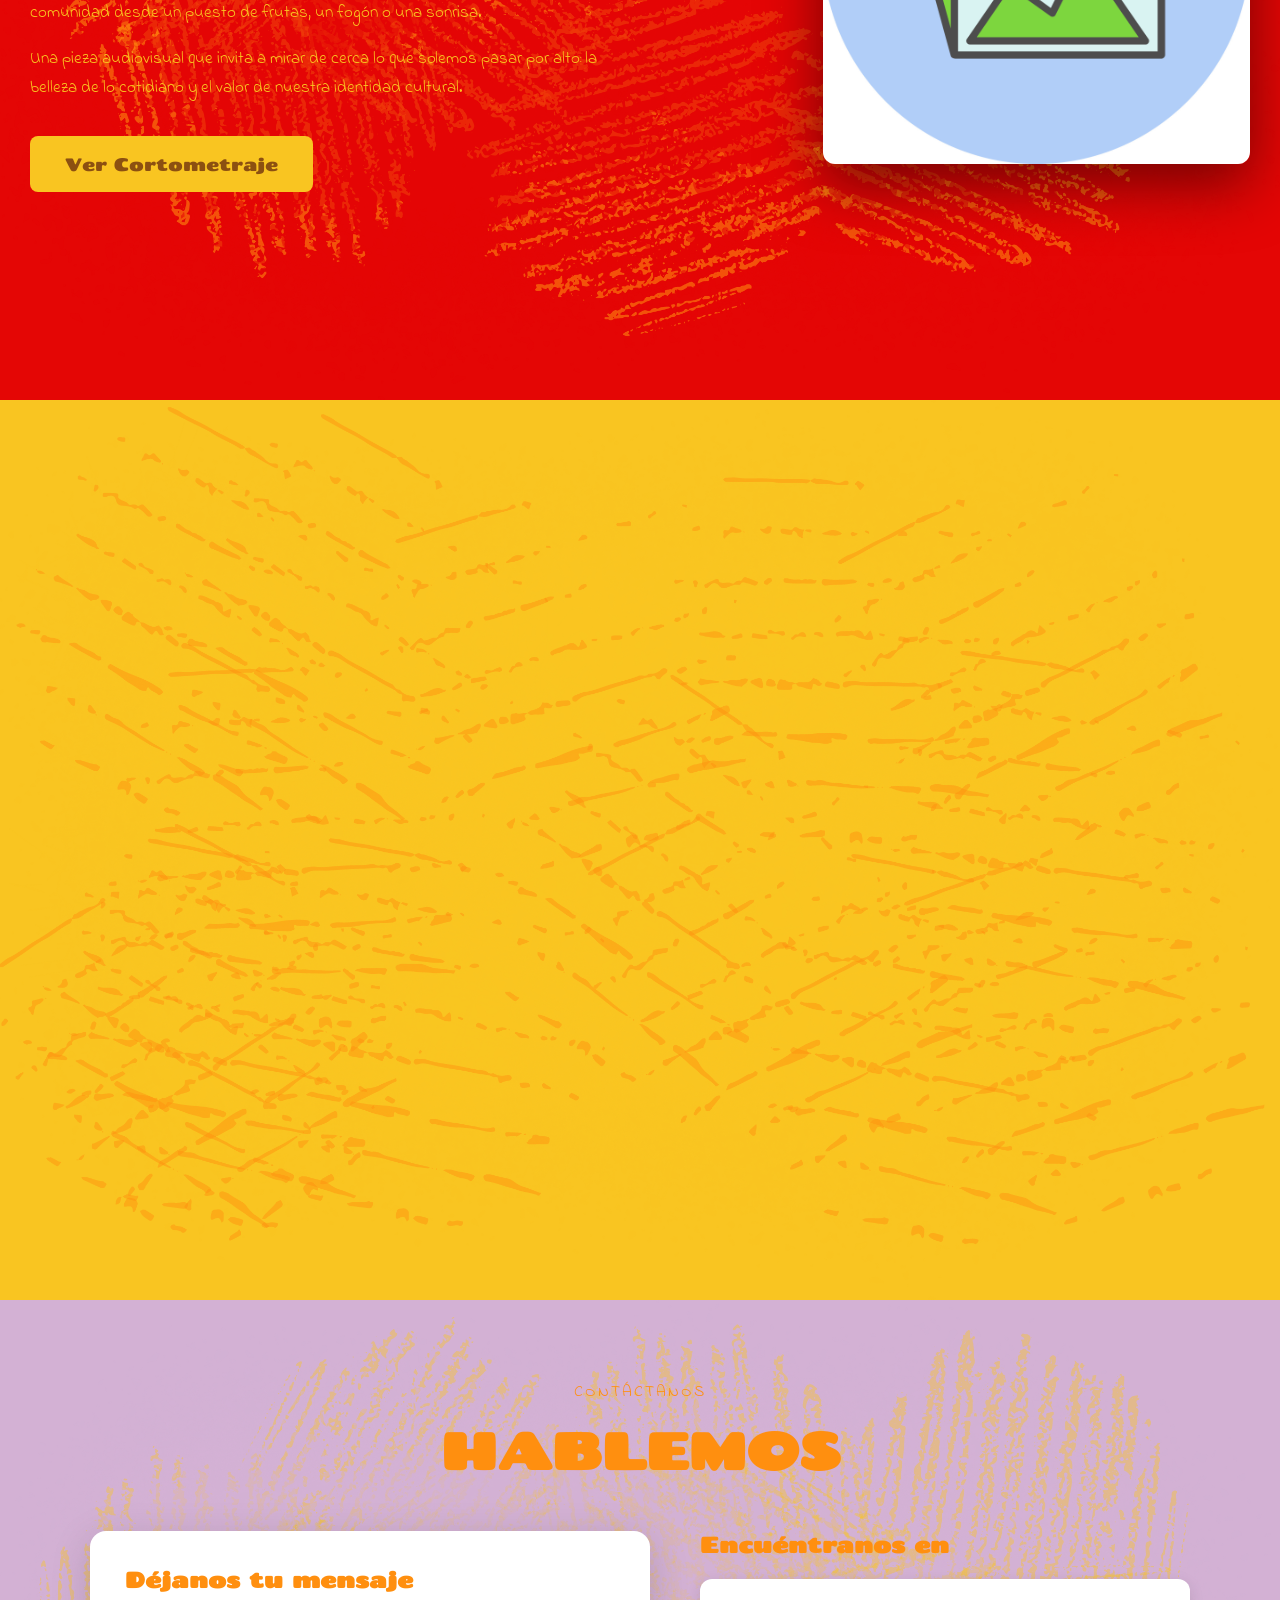
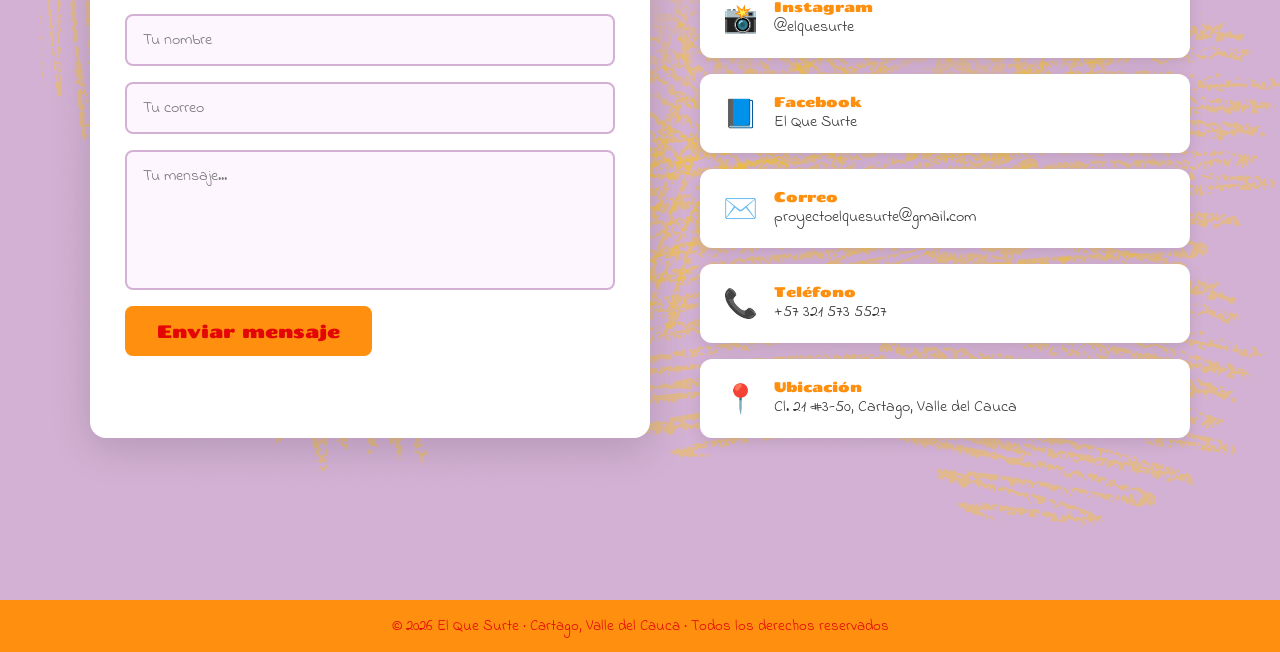
==== commit aa565b4a: "cambios en imagenes y textos" ====
--- a/Index.html
+++ b/Index.html
@@ -53,7 +53,7 @@
 
     <section class="sinopsis" id="sinopsis">
         <div class="sinopsis-imagen animar-izquierda">
-            <img src="IMG/Foto_plaza.jpg" alt="Plaza de Mercado de Cartago">
+            <img src="/IMG/Foto_Plaza2.jpg" alt="Plaza de Mercado de Cartago">
         </div>
 
         <div class="sinopsis-contenido animar-derecha">
--- a/CSS/style.css
+++ b/CSS/style.css
@@ -7,7 +7,7 @@
 
     /* Paleta de colores */
     --color-rojo:      #E40605;
-    --color-amarillo-verde: #D3D45C;
+    --color-amarillo-verde: #D3D930;
     --color-naranja:   #FF8F0F;
     --color-lila:      #D3B1D4;
     --color-amarillo:  #F9C521;
@@ -50,6 +50,9 @@
     width: 100%;
     padding: 100px 8% 40px;
     background:var(--color-amarillo-verde);
+    background-image: url(/IMG/Fondo_Verde.png);
+    background-size: cover;
+    background-position: center;
     gap: 40px;
 }
 
@@ -257,6 +260,83 @@
     transform: rotate(5deg) scale(1.05);
 }
 
+/* FIX DEFINITIVO HOVERS */
+.hero,
+.sinopsis,
+.cortometraje,
+.testimonios,
+.visitanos,
+.redes {
+    isolation: isolate;
+}
+
+.hero-logo,
+.hero-texto,
+.sinopsis-imagen,
+.sinopsis-contenido,
+.corto-contenido,
+.corto-poster,
+.testimonio-card,
+.stat-card,
+.contacto-item,
+.redes-formulario,
+.redes-contacto {
+    position: relative;
+    z-index: 1;
+}
+
+/* Hero logo */
+.hero-logo {
+    position: relative;
+    z-index: 1;
+}
+
+/* Sinopsis imagen */
+.sinopsis-imagen {
+    position: relative;
+    z-index: 1;
+}
+
+/* Corto poster home */
+.corto-poster {
+    position: relative;
+    z-index: 1;
+}
+
+.testimonios {
+    position: relative;
+}
+
+.testimonios-header,
+.testimonios-grid {
+    position: relative;
+    z-index: 1;
+}
+
+.sinopsis-imagen {
+    position: relative;
+    z-index: 1;
+    transform: rotate(-2deg);
+    transition: transform 0.4s ease;
+}
+
+.sinopsis-imagen:hover {
+    transform: rotate(0deg) scale(1.02);
+    z-index: 2;
+}
+
+.sinopsis-imagen {
+    position: relative;
+    z-index: 1;
+    transform: rotate(-2deg);
+    transition: transform 0.4s ease;
+}
+
+.sinopsis-imagen:hover {
+    transform: rotate(0deg) scale(1.02);
+    z-index: 2;
+}
+
 /*Nueva seccion sinopsis*/
 
 .sinopsis {
@@ -267,6 +347,10 @@
     min-height: 100vh;
     padding: 80px 30px;
     background: var(--color-cafe);
+    background-image: url(/IMG/Fondo_Cafe_Amarillo.png);
+    background-size: cover;
+    background-position: center;
+
     gap: 60px;
 }
 
@@ -362,6 +446,9 @@
     min-height: 100vh;
     padding: 80px 30px;
     background: var(--color-rojo);
+    background-image: url(/IMG/Fondo_Rojo.png);
+    background-size: cover;
+    background-position: center;
     gap: 60px;
 }
 
@@ -456,6 +543,9 @@
     min-height: 100vh;
     padding: 80px 30px;
     background: var(--color-rosa);
+    background-image: url(/IMG/Fondo_Rosado.png);
+    background-size: cover;
+    background-position: center;
     gap: 50px;
 }
 
@@ -550,6 +640,9 @@
     min-height: 100vh;
     padding: 80px 30px;
     background: var(--color-amarillo);
+    background-image: url(/IMG/Fondo_Amarillo.png);
+    background-size: cover;
+    background-position: center;
     gap: 40px;
 }
 
@@ -602,6 +695,9 @@
     min-height: 100vh;
     padding: 80px 30px;
     background: var(--color-lila);
+    background-image: url(/IMG/Fondo_Lila.png);
+    background-size: cover;
+    background-position: center;
     gap: 50px;
 }
 
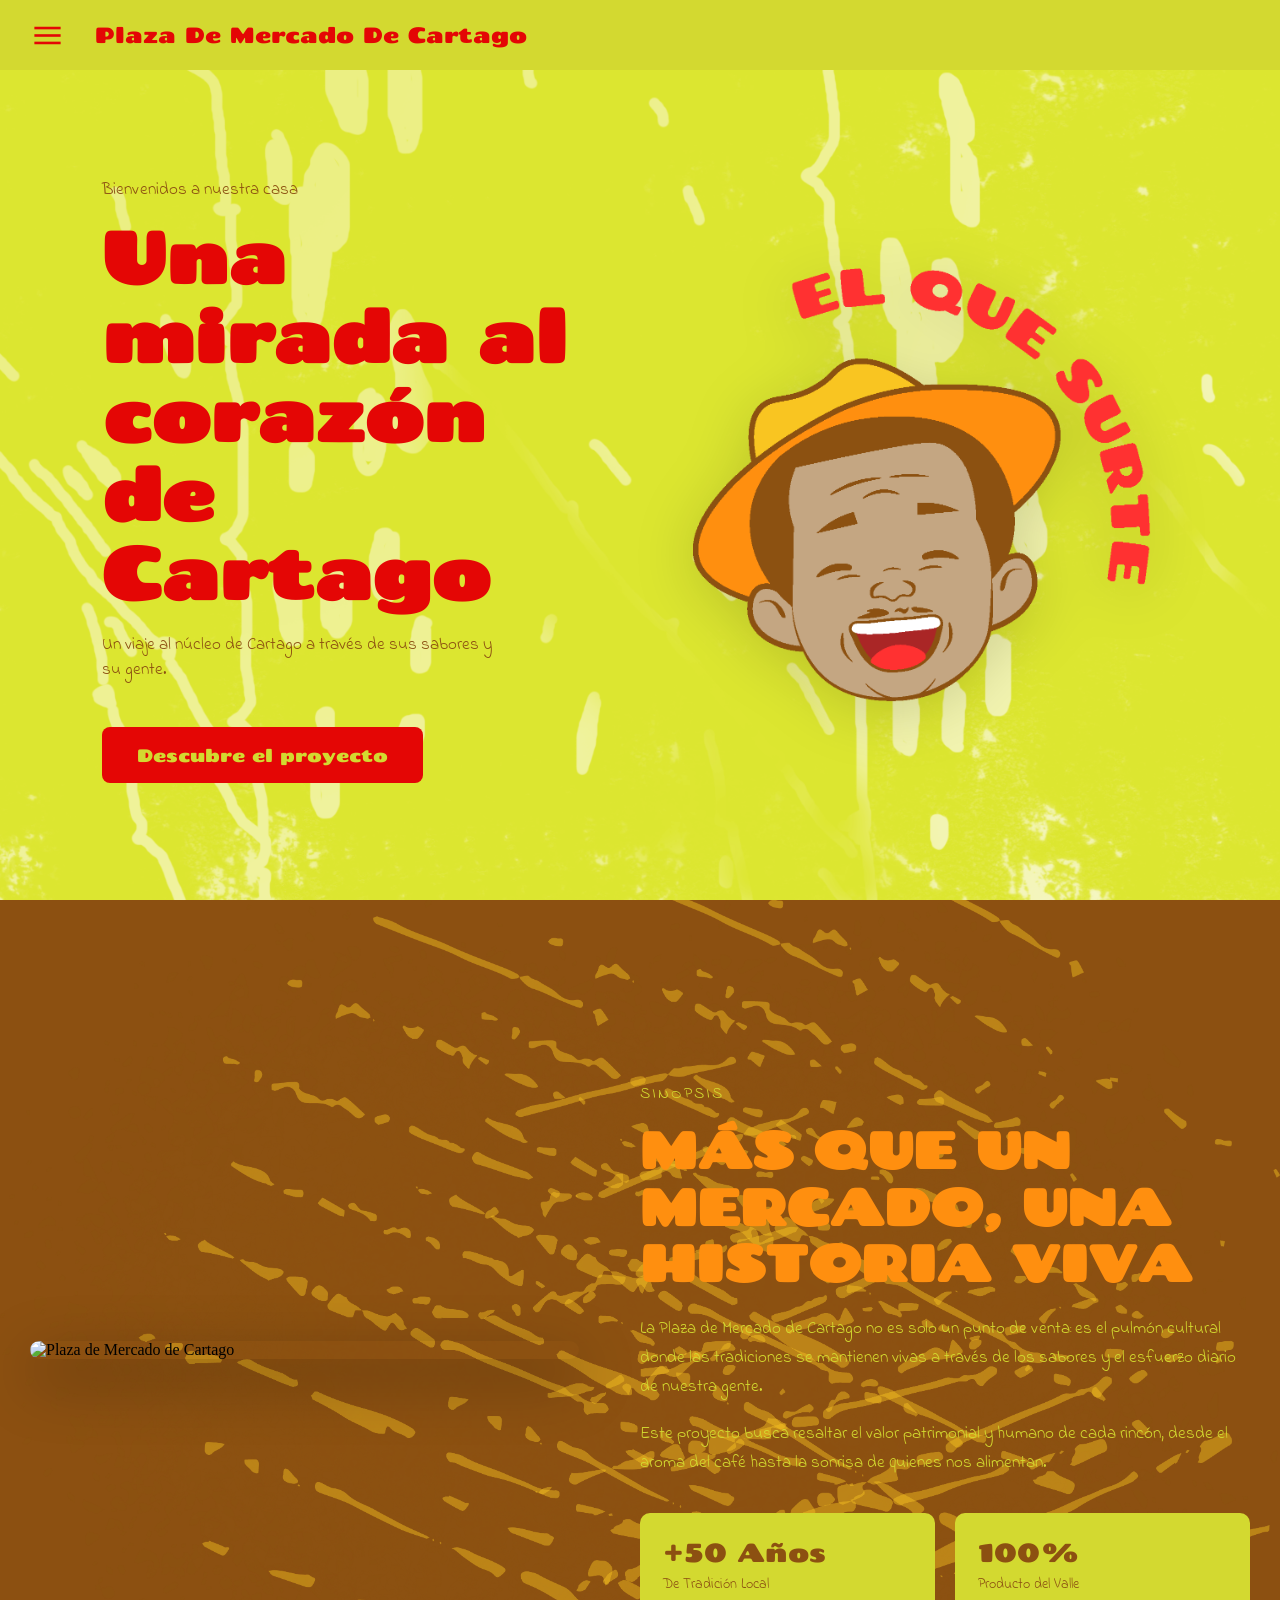
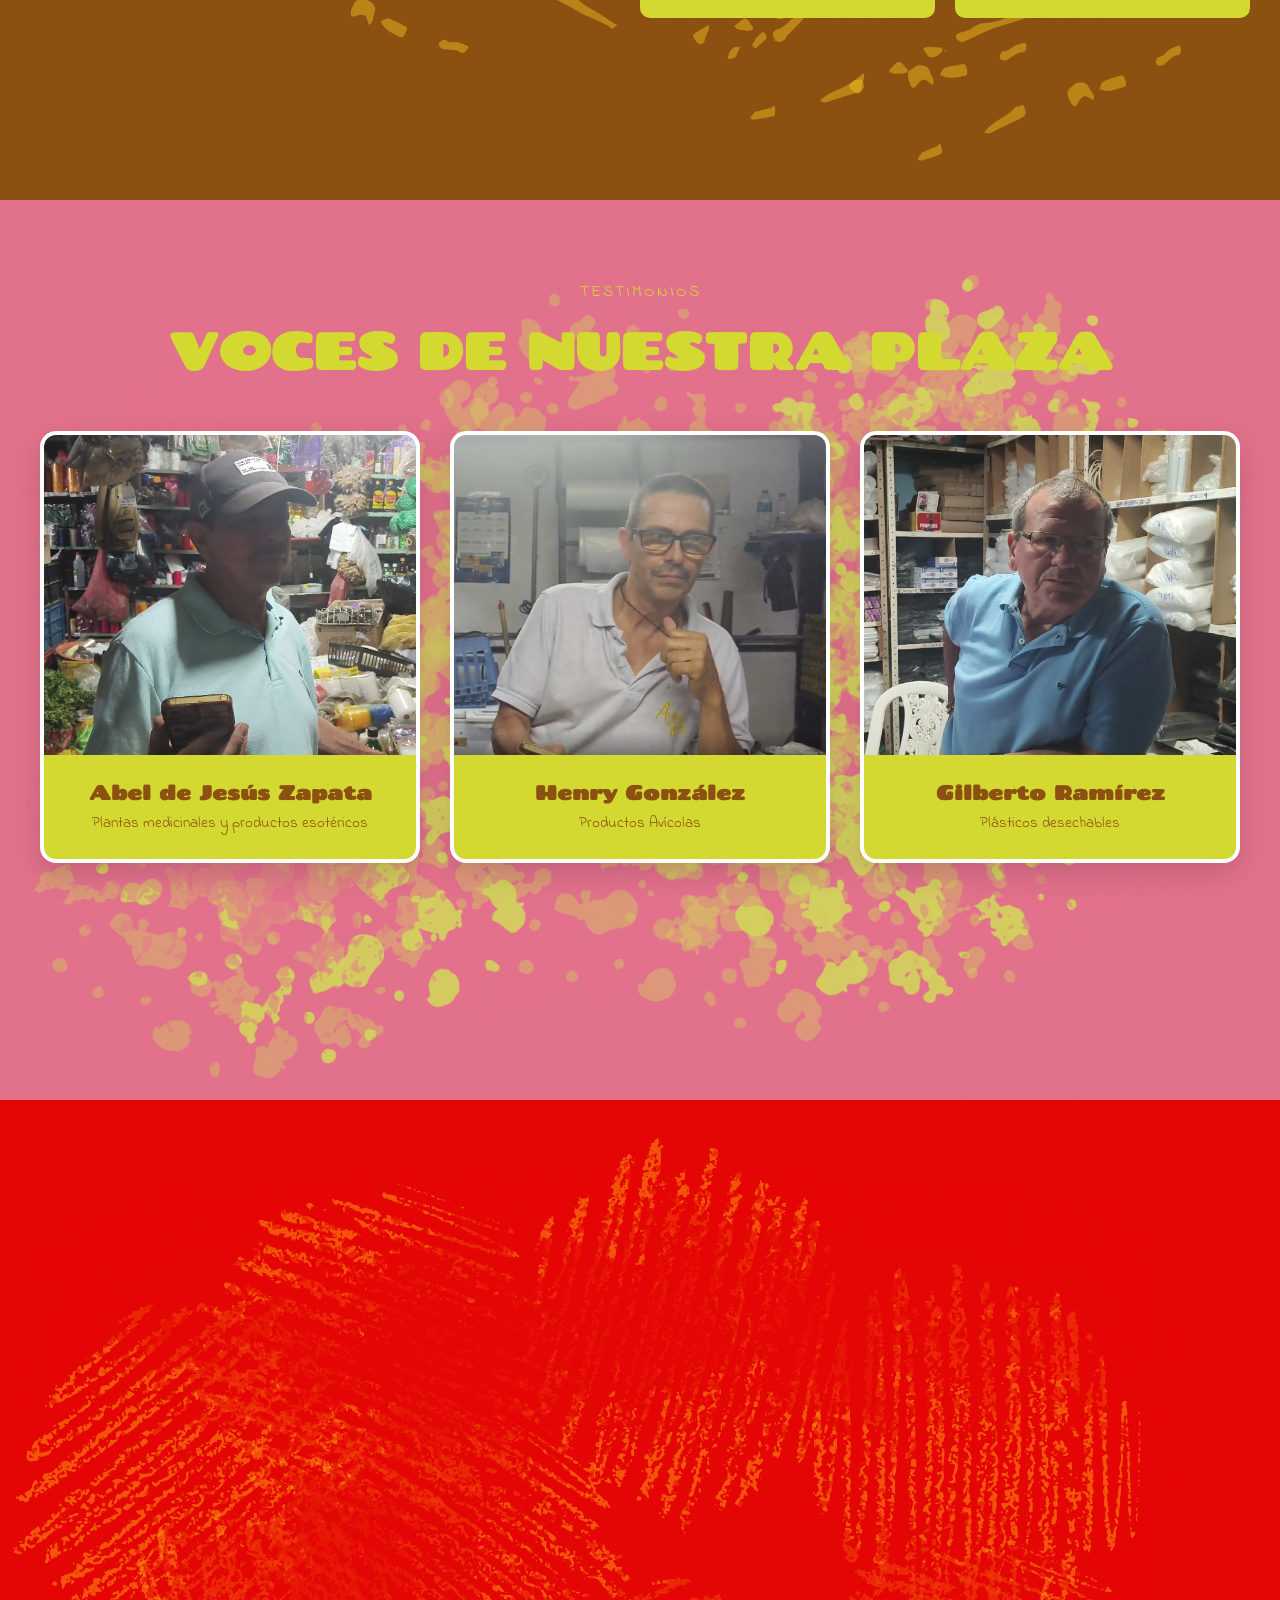
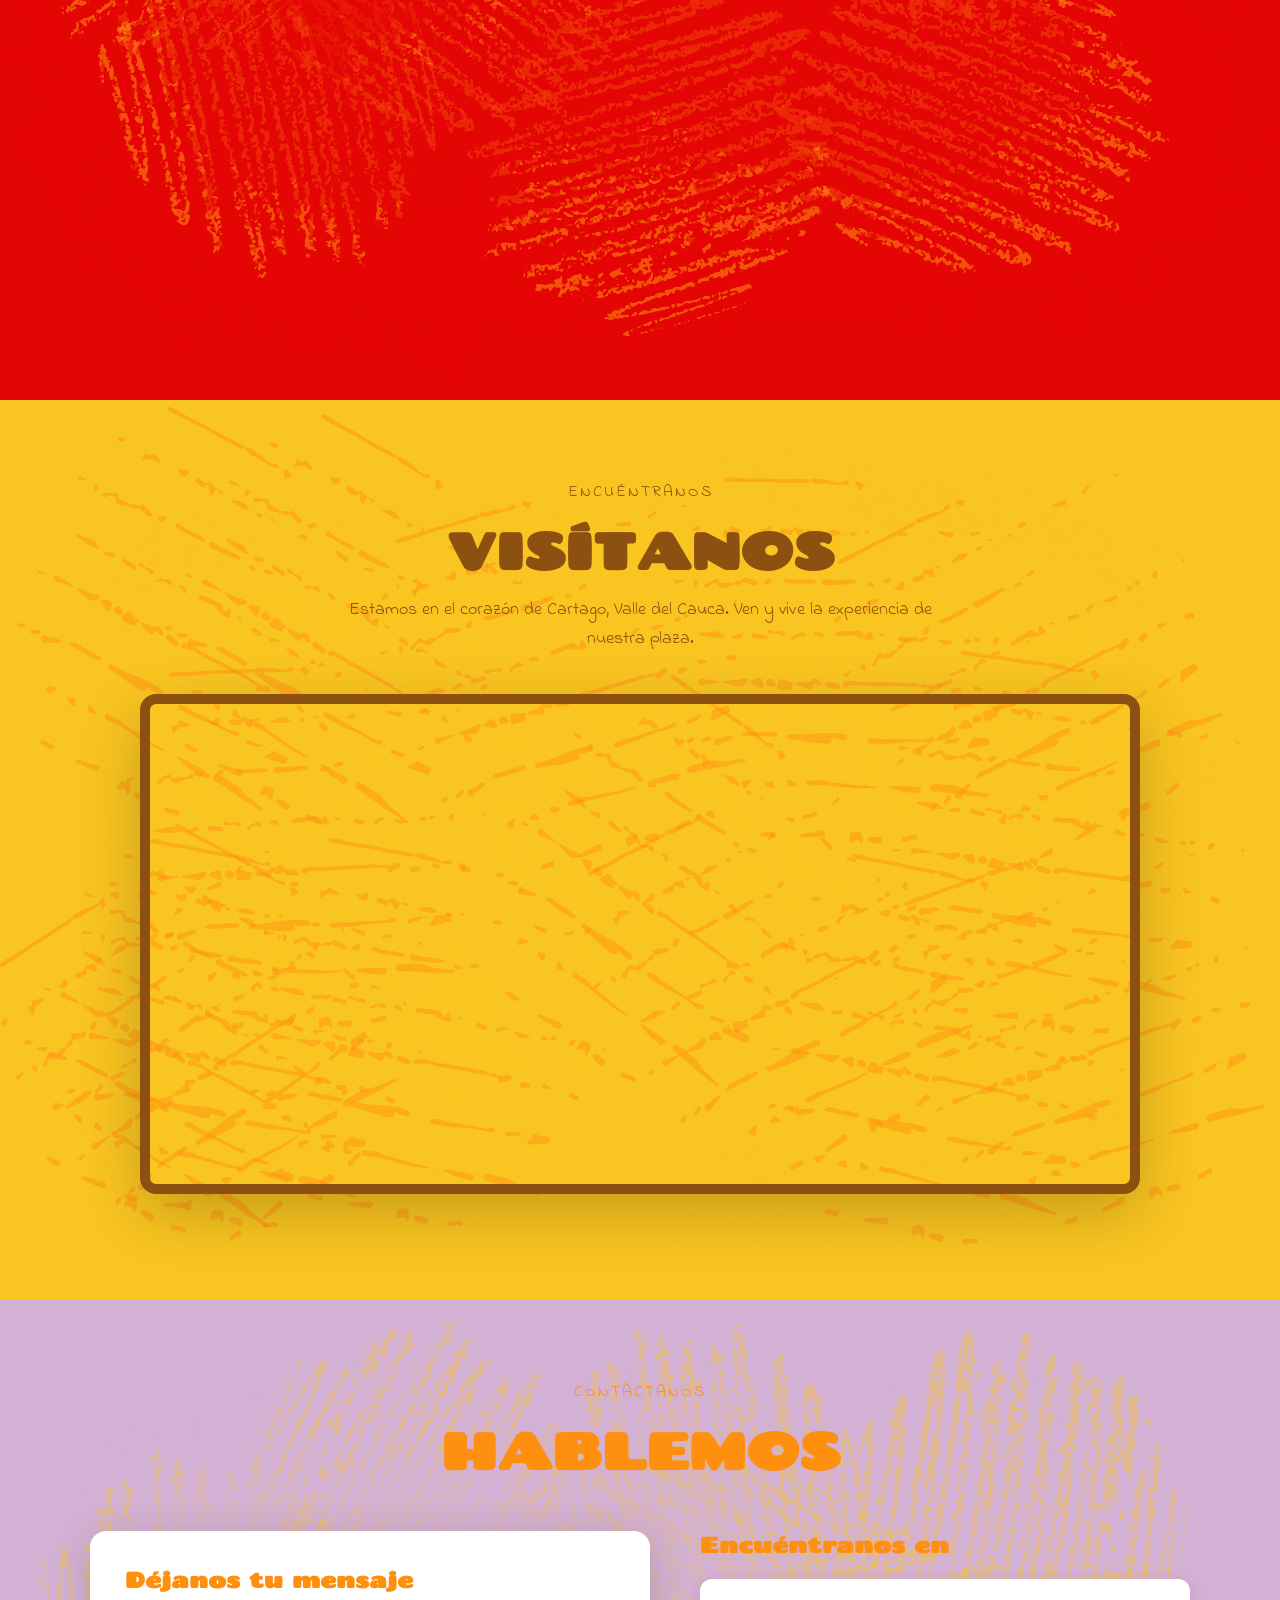
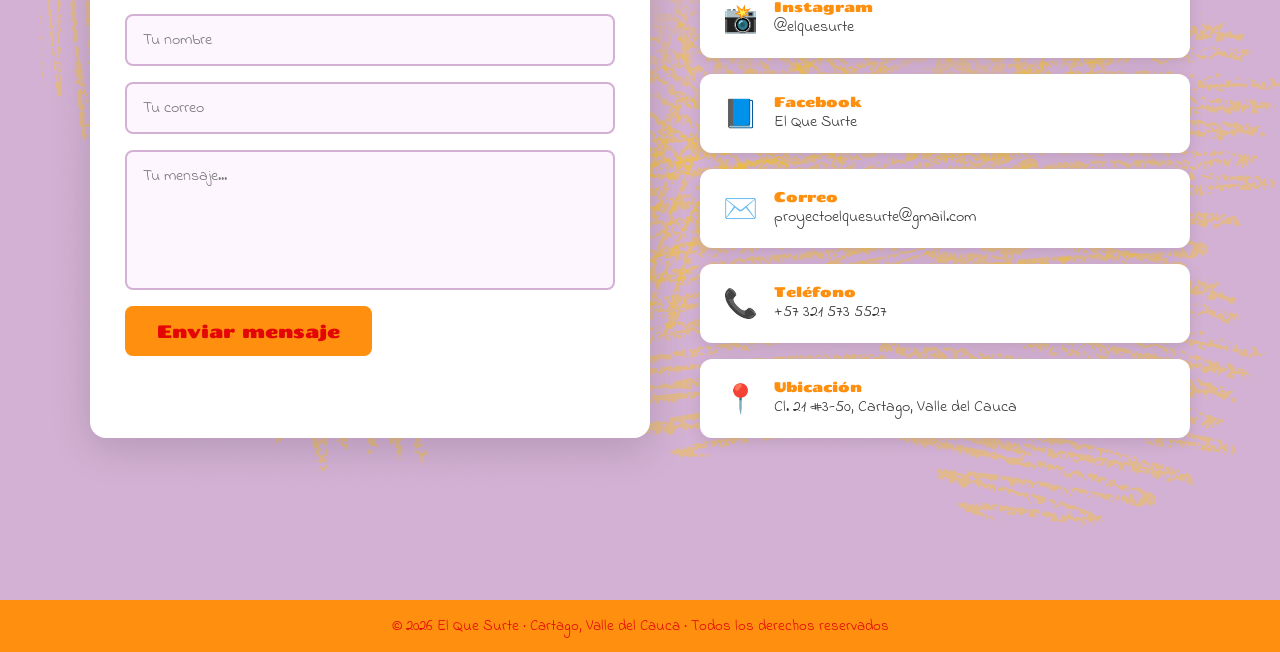
==== commit 043a8795: "correccion de ortografia" ====
--- a/Index.html
+++ b/Index.html
@@ -39,7 +39,7 @@
             </h1>
 
             <p class="descripcion">
-                Un viaje al nucleo de Cartago a través de sus sabores y su gente.
+                Un viaje al núcleo de Cartago a través de sus sabores y su gente.
             </p>
 
             <a href="proyecto.html" class="btn-hero">Descubre el proyecto</a>
--- a/CSS/style.css
+++ b/CSS/style.css
@@ -381,6 +381,10 @@
     max-width: 50%;
 }
 
+.sinopsis .corto-etiqueta{
+    color: var(--color-amarillo-verde);
+}
+
 .sinopsis-contenido h2 {
     font-family: var(--fuente-titulos);
     font-size: clamp(28px, 4vw, 52px);
@@ -393,7 +397,7 @@
 .sinopsis-texto {
     font-family: var(--fuente-textos);
     font-size: 17px;
-    color: var(--color-amarillo);
+    color: var(--color-amarillo-verde);
     line-height: 1.7;
     margin-bottom: 18px;
 }
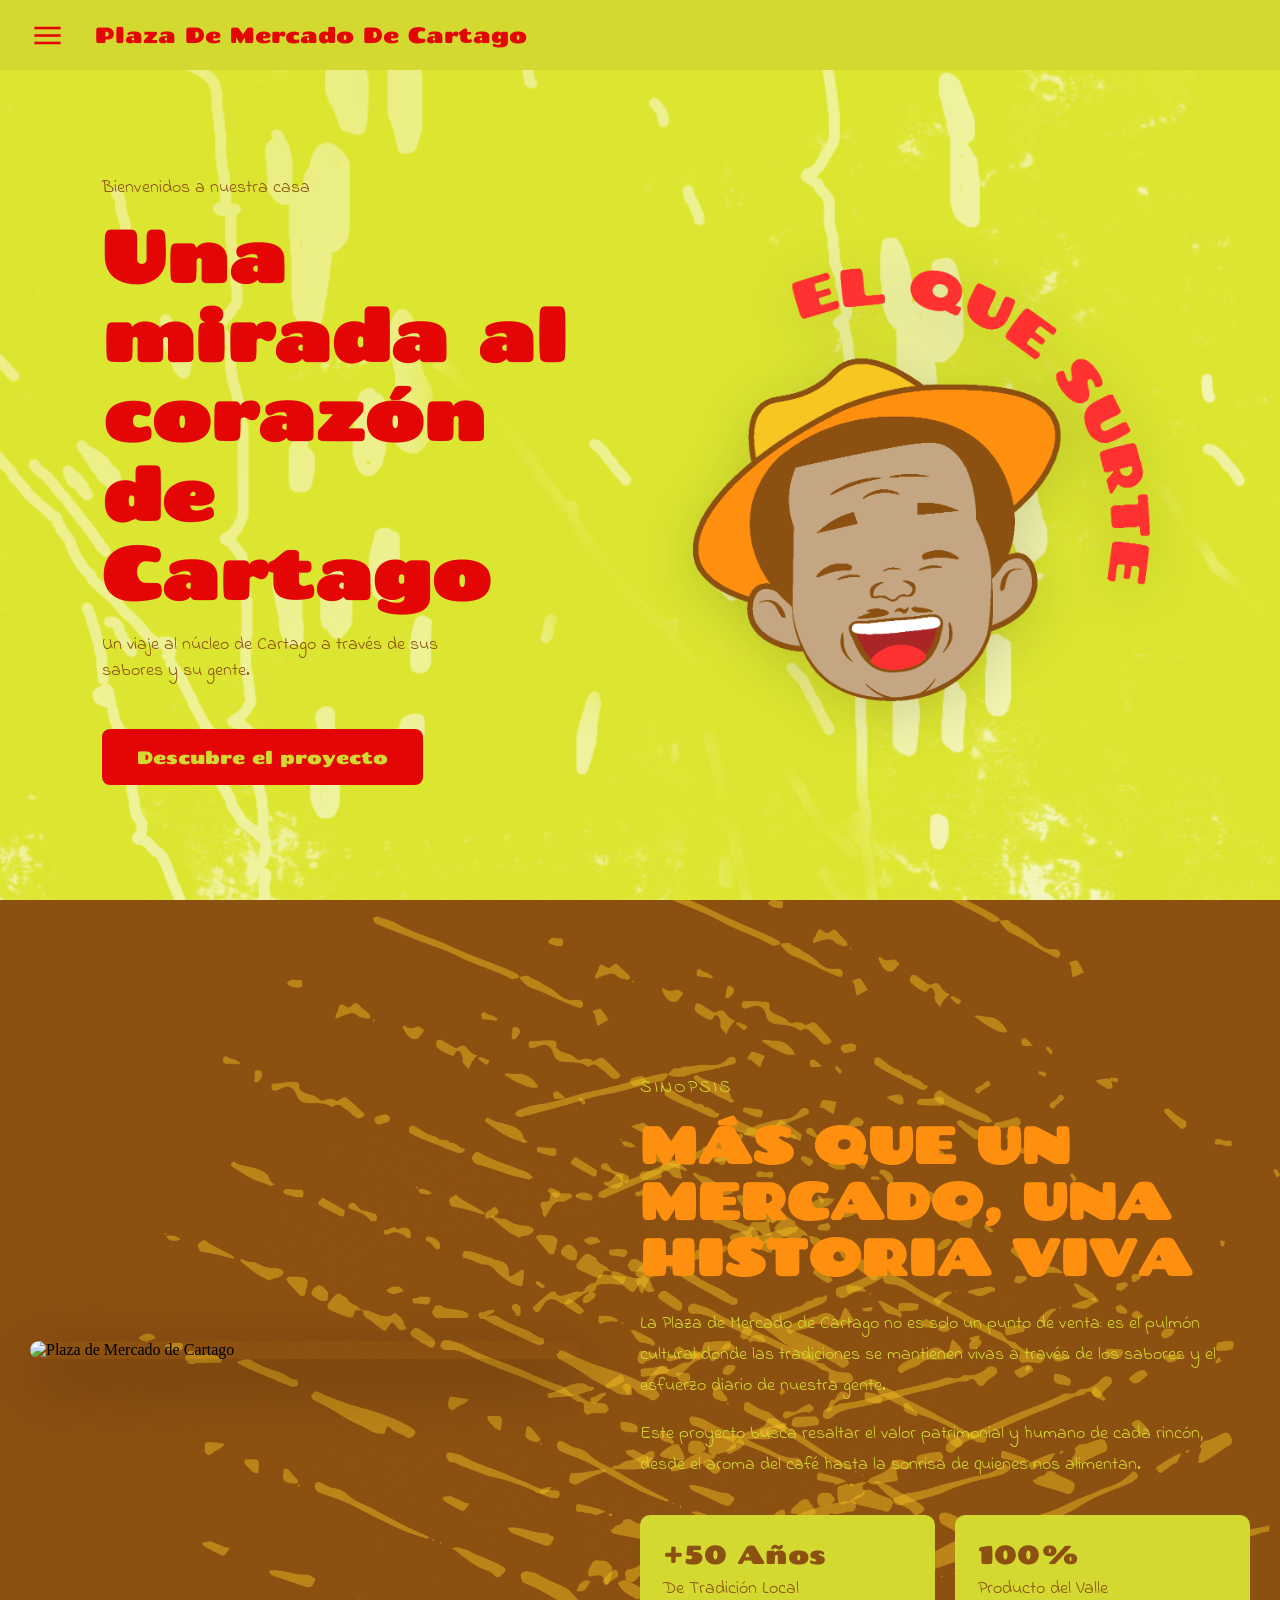
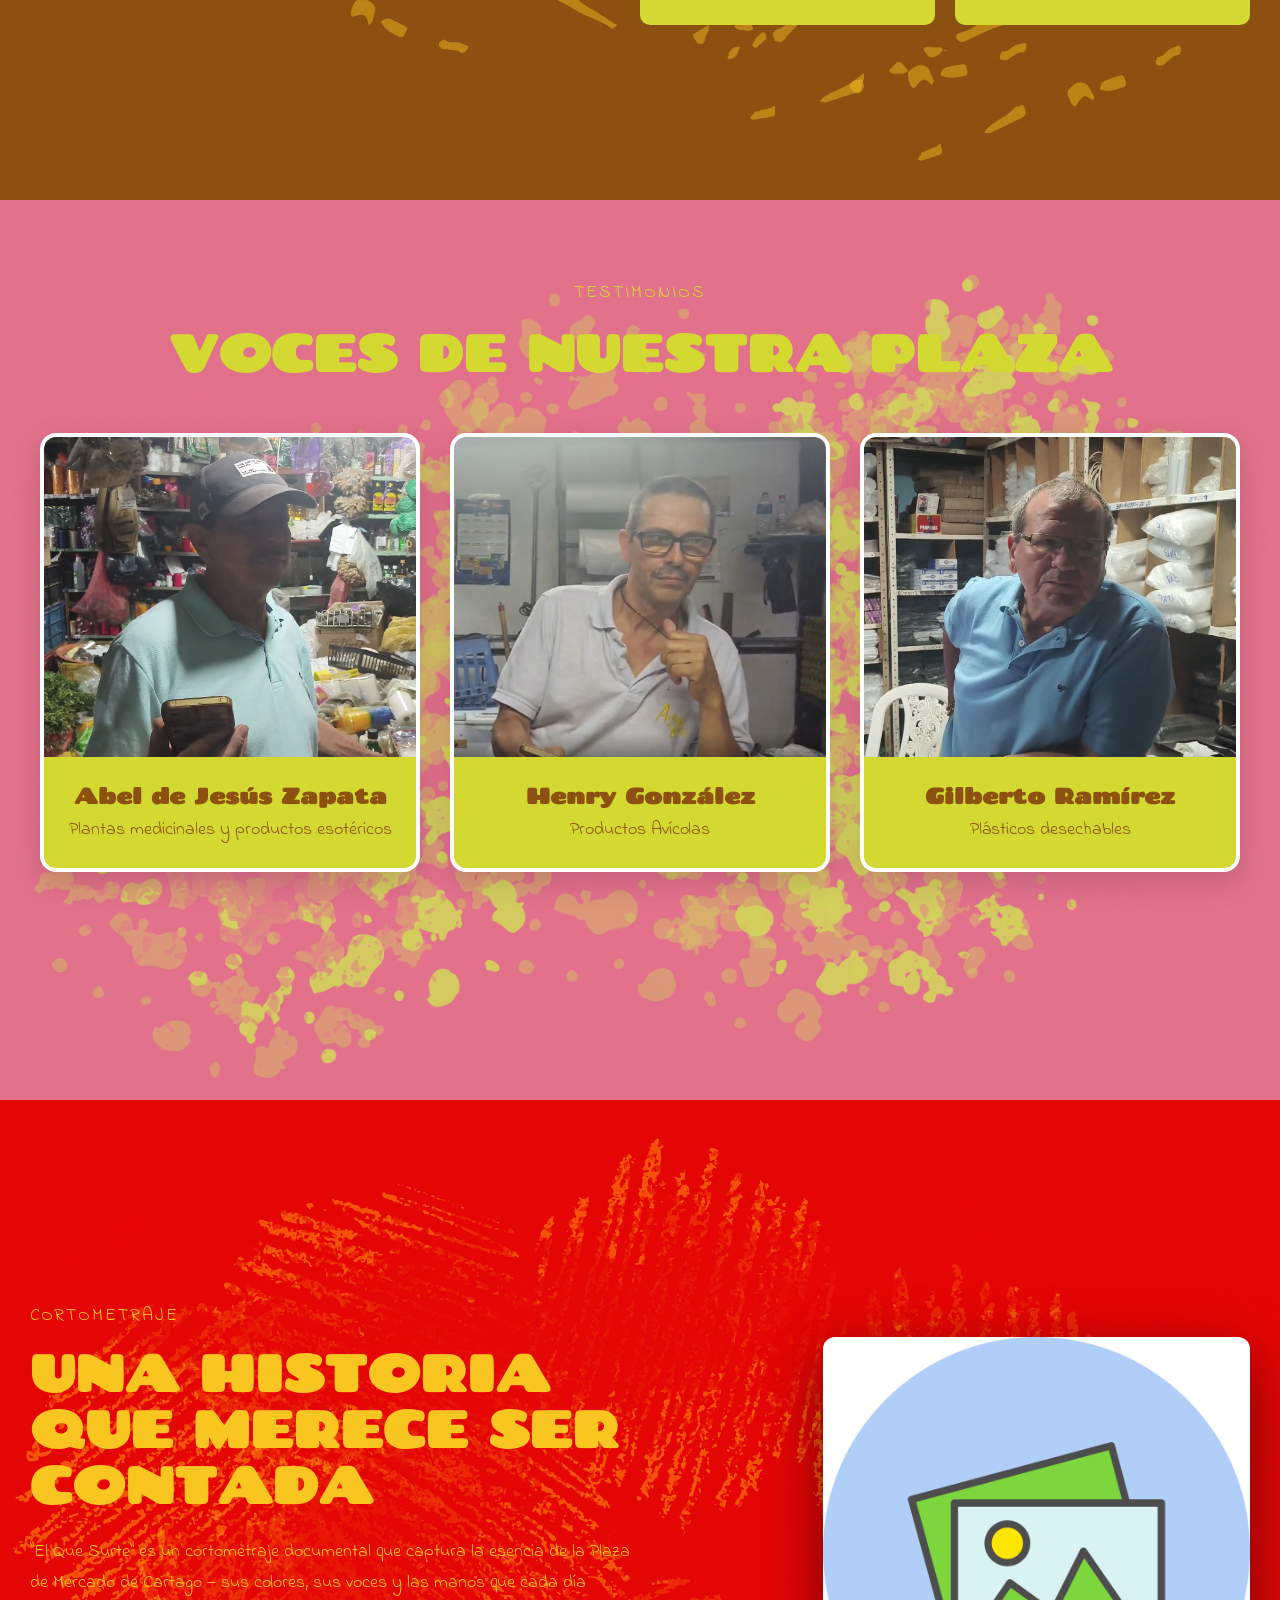
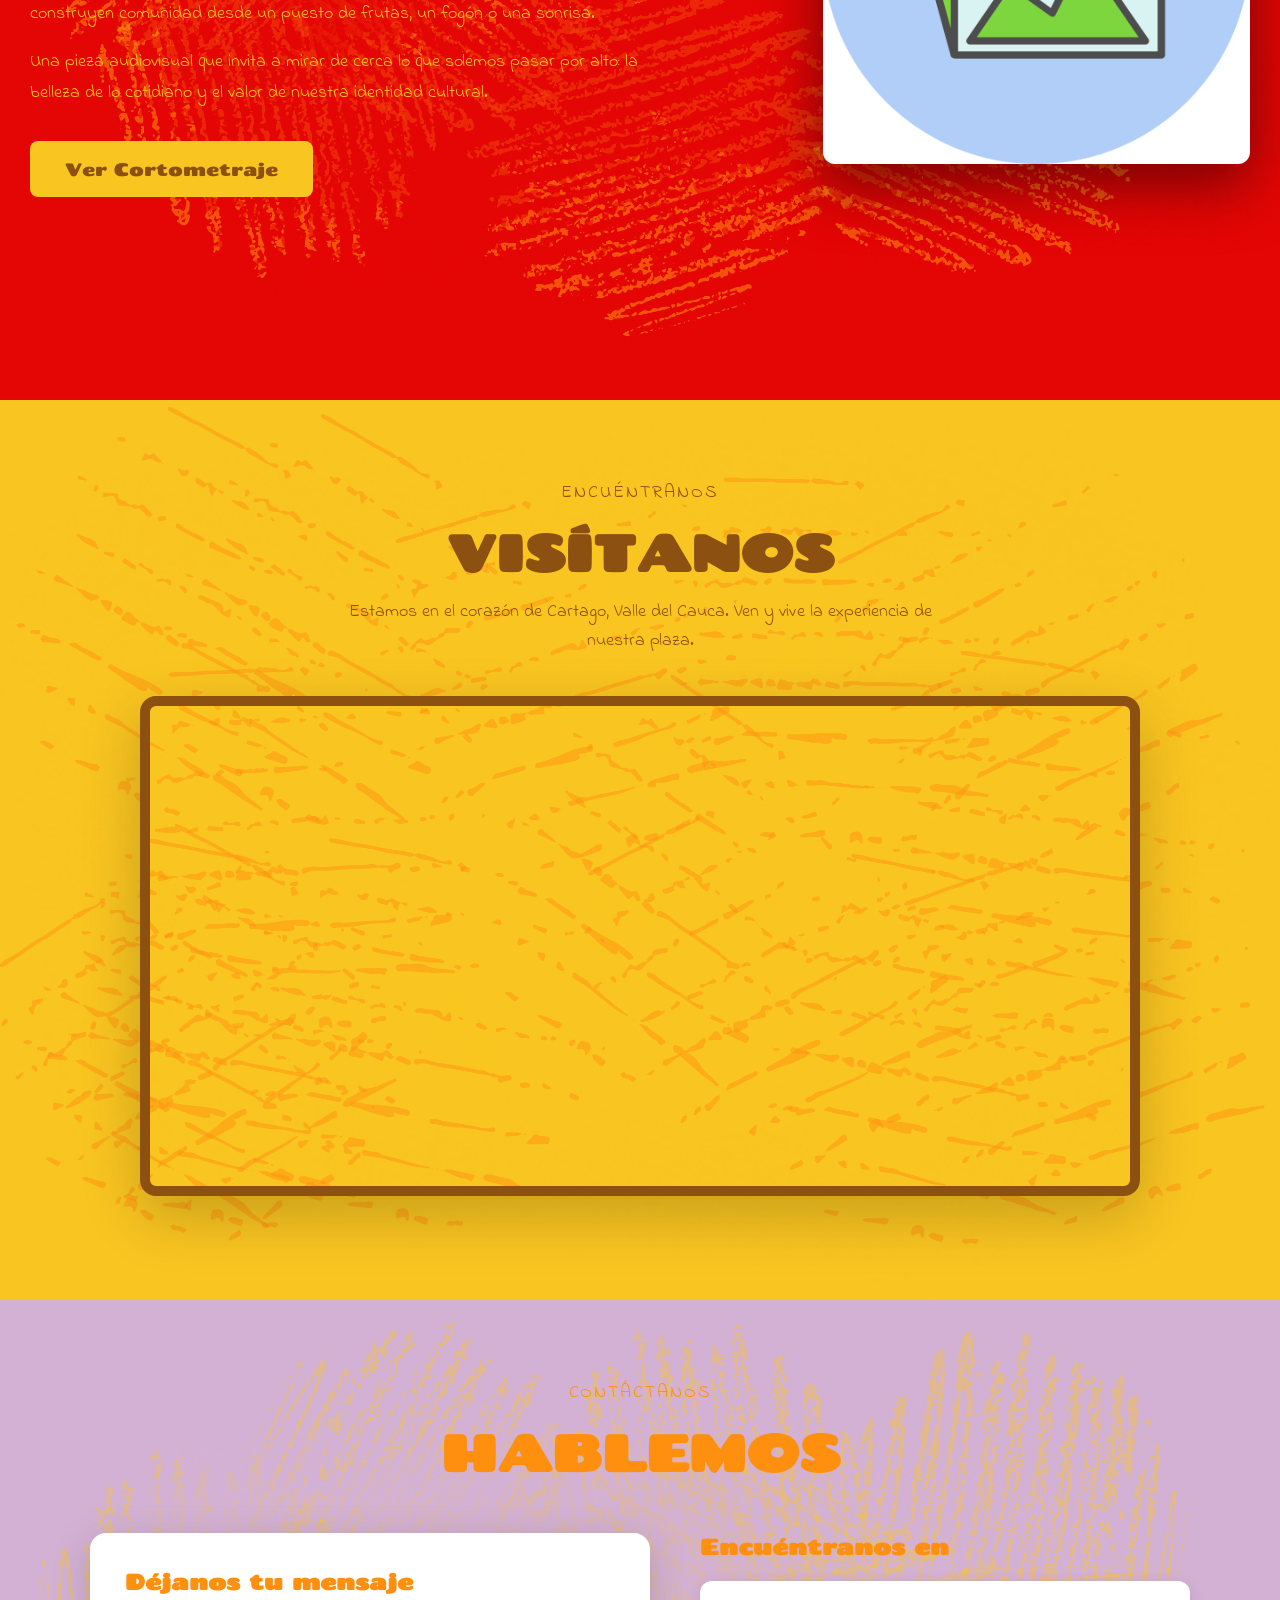
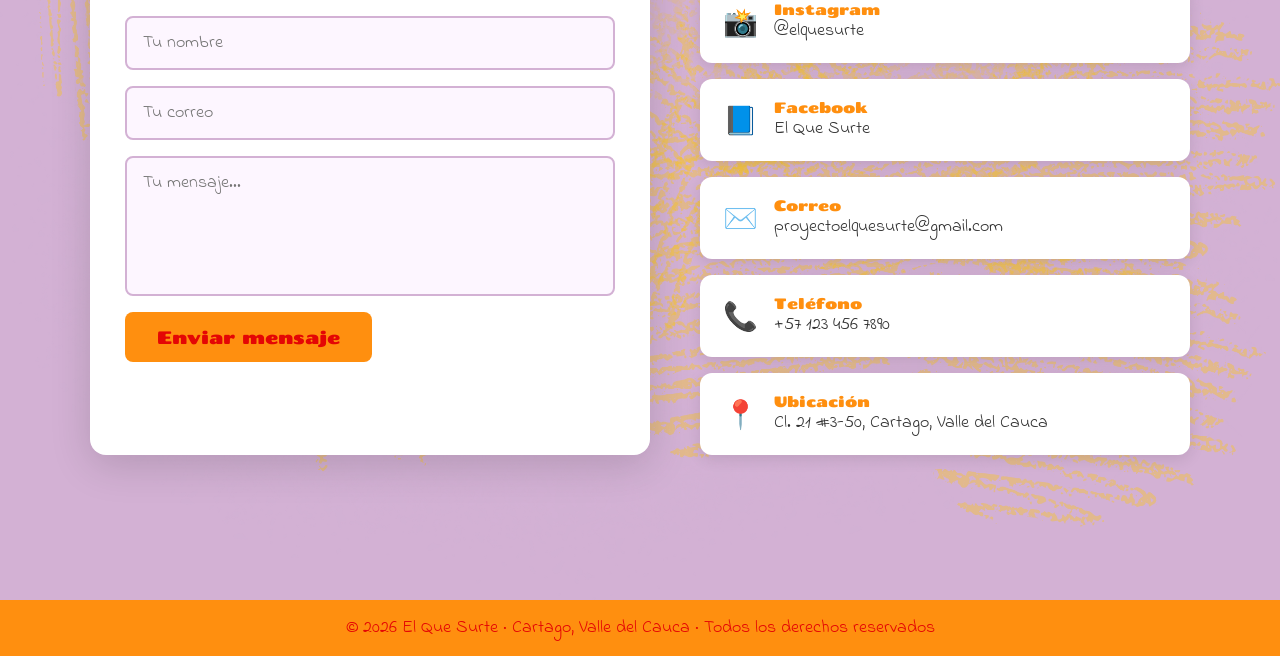
==== commit 35284472: "cambios y sinopsis de cortometraje" ====
--- a/Index.html
+++ b/Index.html
@@ -228,7 +228,7 @@
                     <span class="contacto-icono">📞</span>
                     <div>
                         <p class="contacto-titulo">Teléfono</p>
-                        <p class="contacto-dato">+57 321 573 5527 </p>
+                        <p class="contacto-dato">+57 123 456 7890 </p>
                     </div>
                 </div>
 
--- a/CSS/style.css
+++ b/CSS/style.css
@@ -63,7 +63,7 @@
 
 .bienvenida {
     font-family: var(--fuente-textos);
-    font-size: 17px;
+    font-size: 18px;
     color: var(--color-cafe);
     margin-bottom: 15px;
 }
@@ -78,7 +78,7 @@
 
 .descripcion {
     font-family: var(--fuente-textos);
-    font-size: 17px;
+    font-size: 18px;
     color: var(--color-cafe);
     margin-bottom: 30px;
     max-width: 400px;
@@ -396,7 +396,7 @@
 
 .sinopsis-texto {
     font-family: var(--fuente-textos);
-    font-size: 17px;
+    font-size: 18px;
     color: var(--color-amarillo-verde);
     line-height: 1.7;
     margin-bottom: 18px;
@@ -436,7 +436,7 @@
 
 .stat-label {
     font-family: var(--fuente-textos);
-    font-size: 14px;
+    font-size: 18px;
     color: var(--color-cafe);
 }
 
@@ -466,7 +466,7 @@
 
 .corto-etiqueta {
     font-family: var(--fuente-textos);
-    font-size: 16px;
+    font-size: 18px;
     color: var(--color-amarillo);
     margin-bottom: 15px;
     letter-spacing: 2px;
@@ -484,7 +484,7 @@
 
 .corto-texto {
     font-family: var(--fuente-textos);
-    font-size: 17px;
+    font-size: 18px;
     color: var(--color-amarillo);
     line-height: 1.7;
     margin-bottom: 18px;
@@ -625,14 +625,14 @@
 
 .testimonio-info h3 {
     font-family: var(--fuente-titulos);
-    font-size: 20px;
+    font-size: 22px;
     color: var(--color-cafe);
     margin-bottom: 8px;
 }
 
 .testimonio-info p {
     font-family: var(--fuente-textos);
-    font-size: 15px;
+    font-size: 18px;
     color: var(--color-cafe);
 }
 
@@ -767,7 +767,7 @@
 
 .form-input {
     font-family: var(--fuente-textos);
-    font-size: 16px;
+    font-size: 18px;
     padding: 12px 16px;
     border: 2px solid var(--color-lila);
     border-radius: 8px;
@@ -782,7 +782,7 @@
 
 .form-textarea {
     font-family: var(--fuente-textos);
-    font-size: 16px;
+    font-size: 18px;
     padding: 12px 16px;
     border: 2px solid var(--color-lila);
     border-radius: 8px;
@@ -858,13 +858,13 @@
 
 .contacto-titulo {
     font-family: var(--fuente-titulos);
-    font-size: 14px;
+    font-size: 15px;
     color: var(--color-naranja);
 }
 
 .contacto-dato {
     font-family: var(--fuente-textos);
-    font-size: 16px;
+    font-size: 18px;
     color: #333;
 }
 
@@ -877,7 +877,7 @@
 
 .footer p {
     font-family: var(--fuente-textos);
-    font-size: 15px;
+    font-size: 18px;
     color: var(--color-rojo);
 }
 
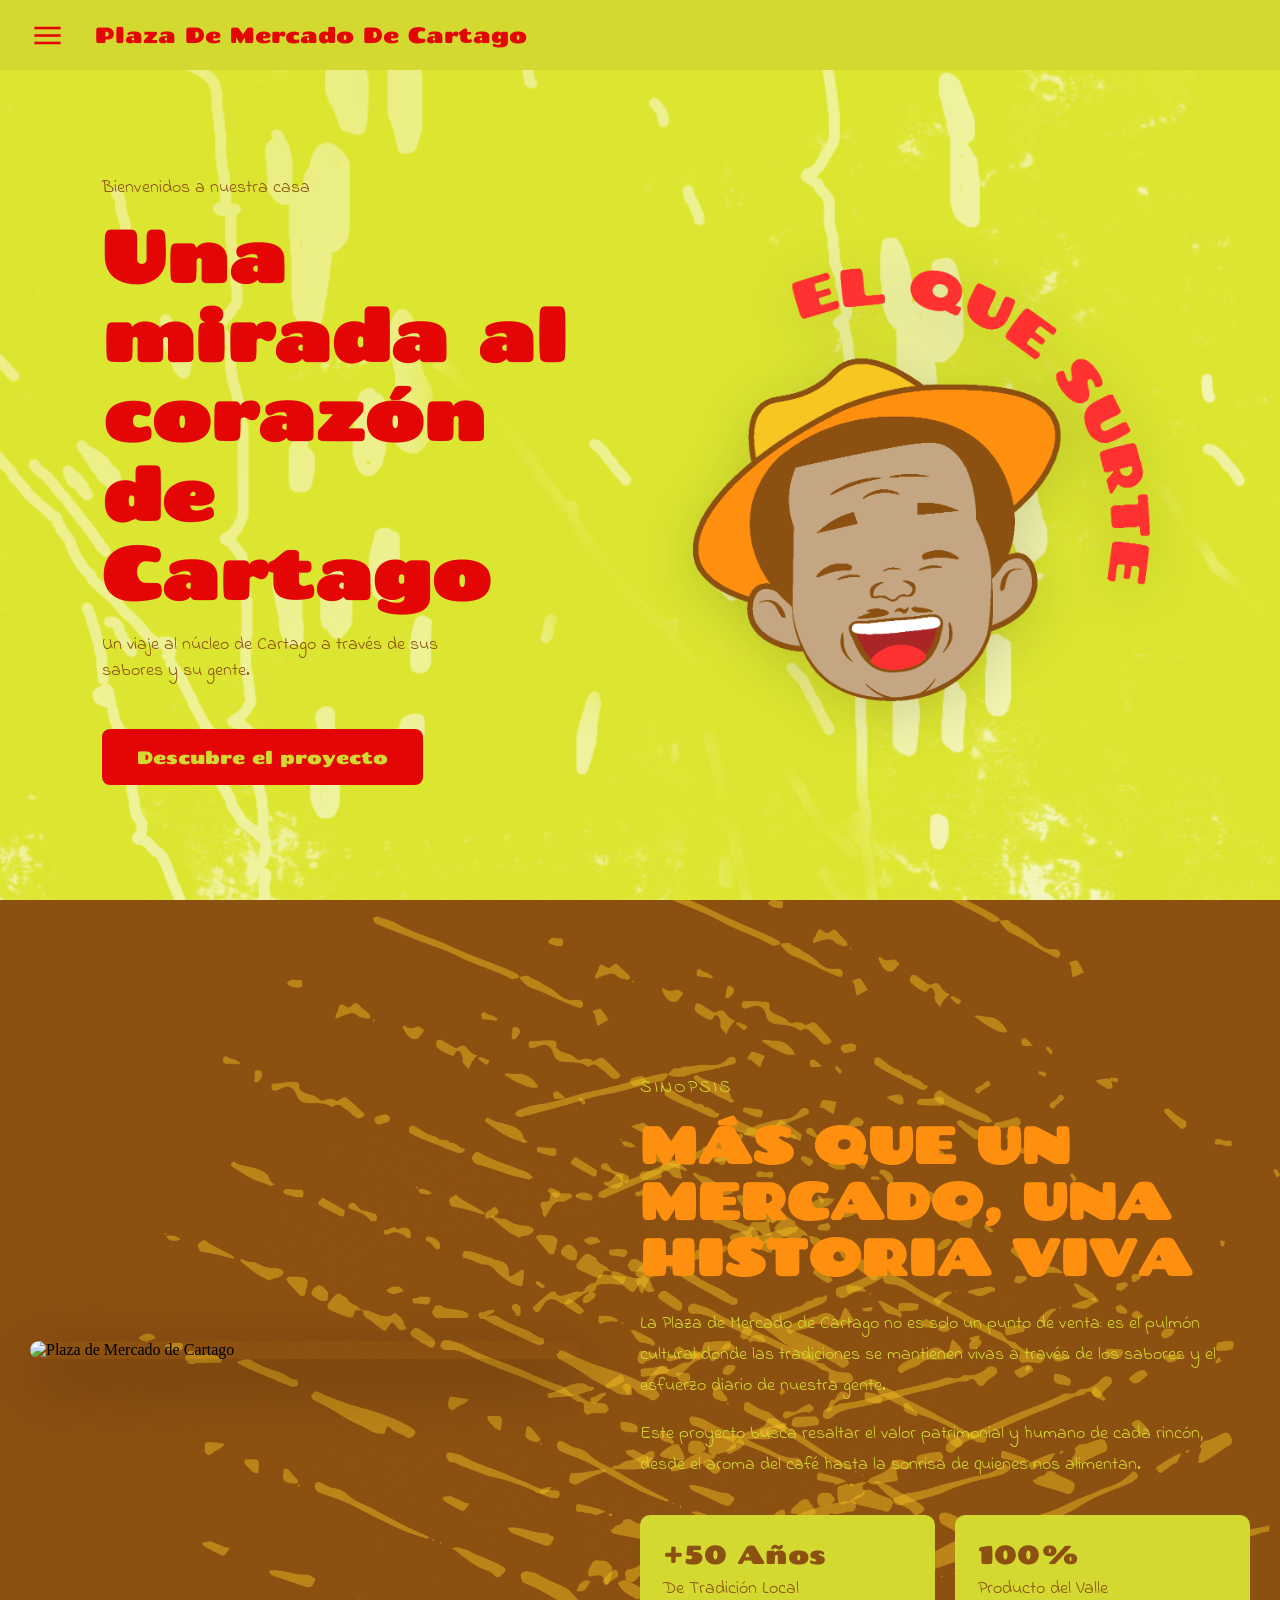
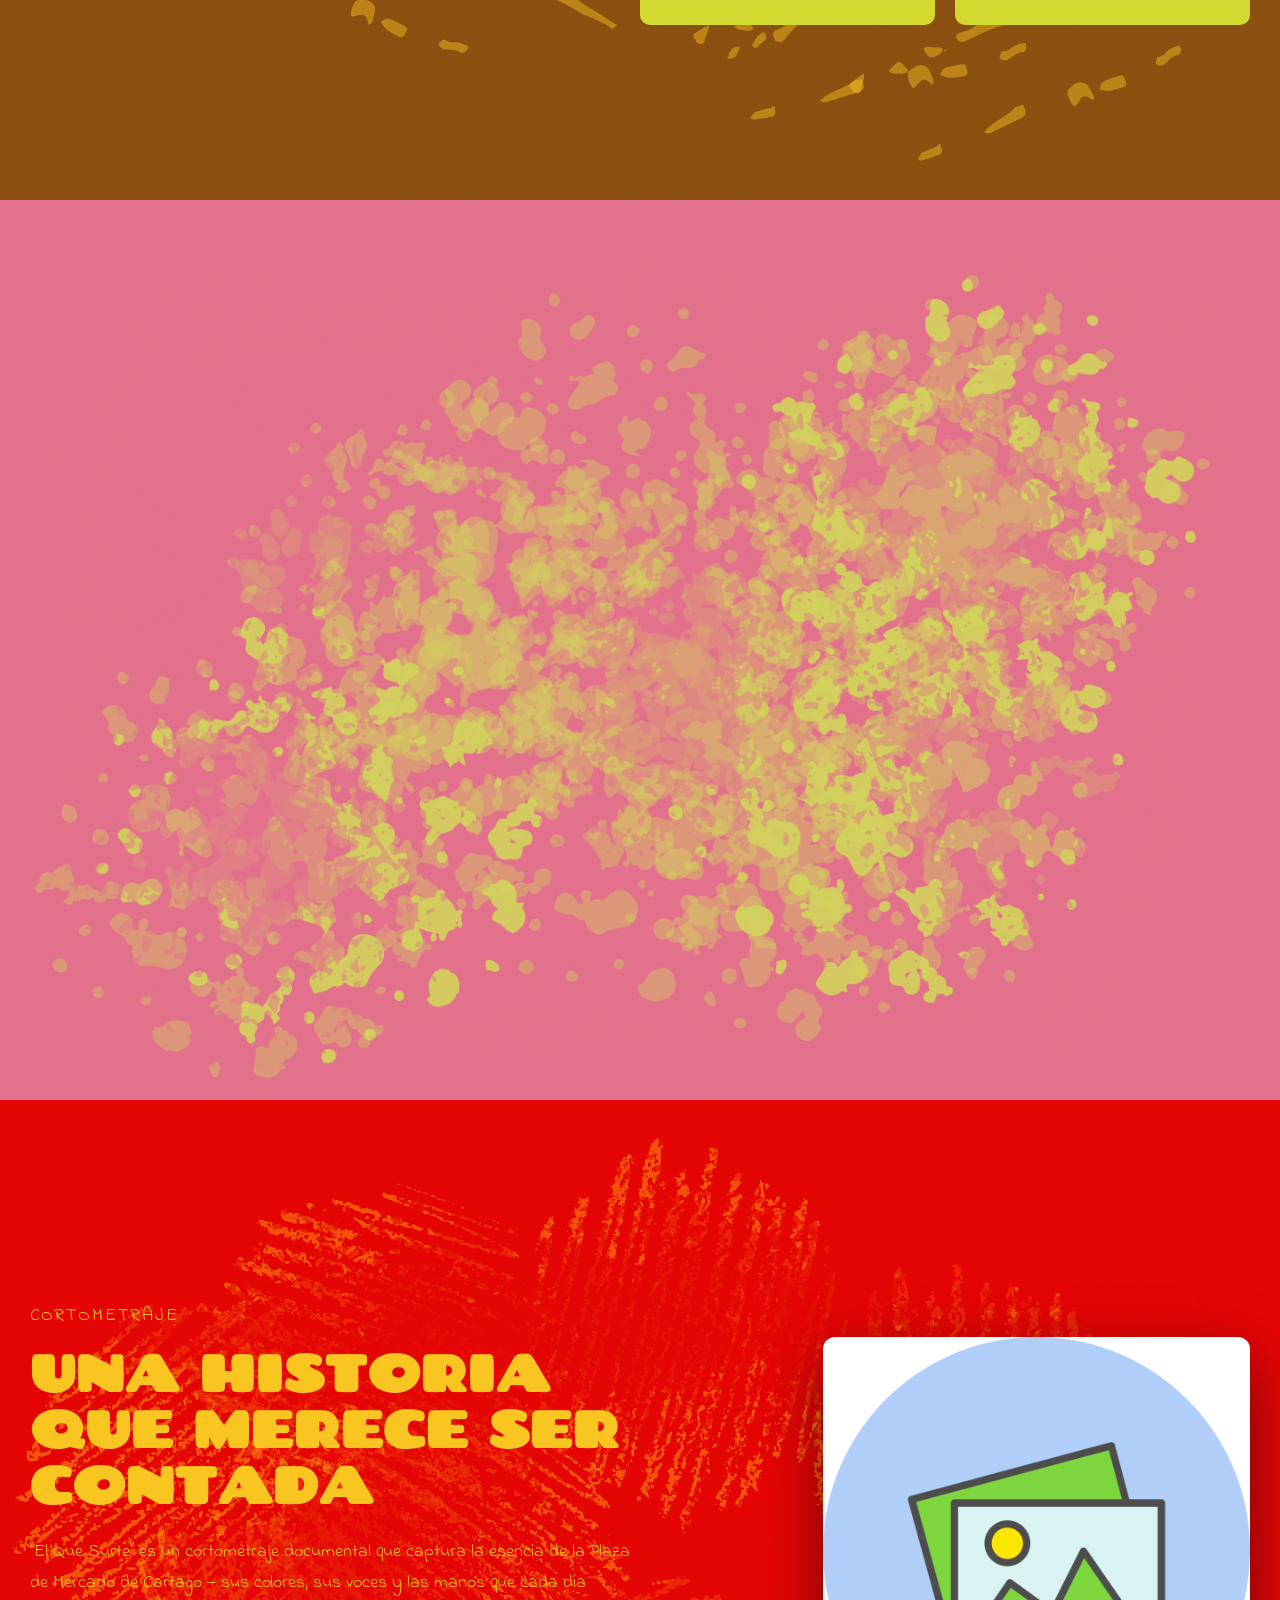
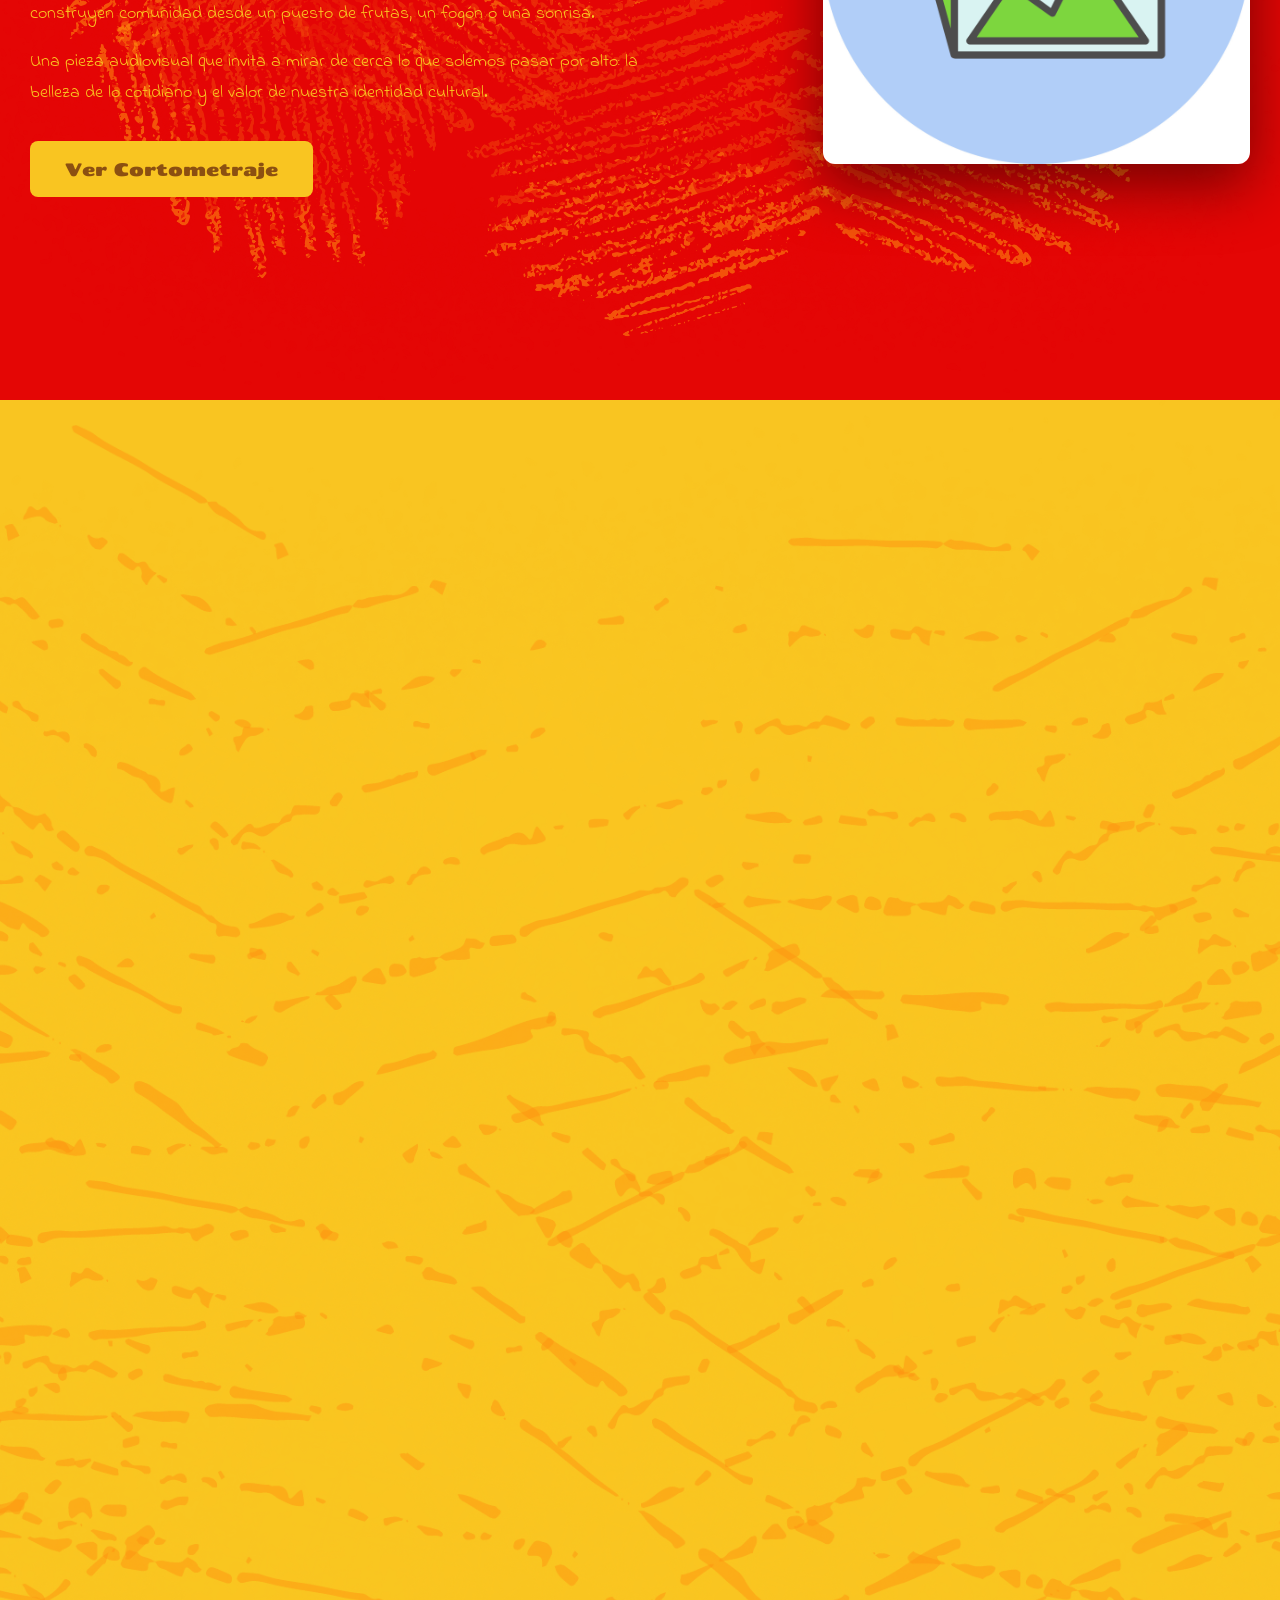
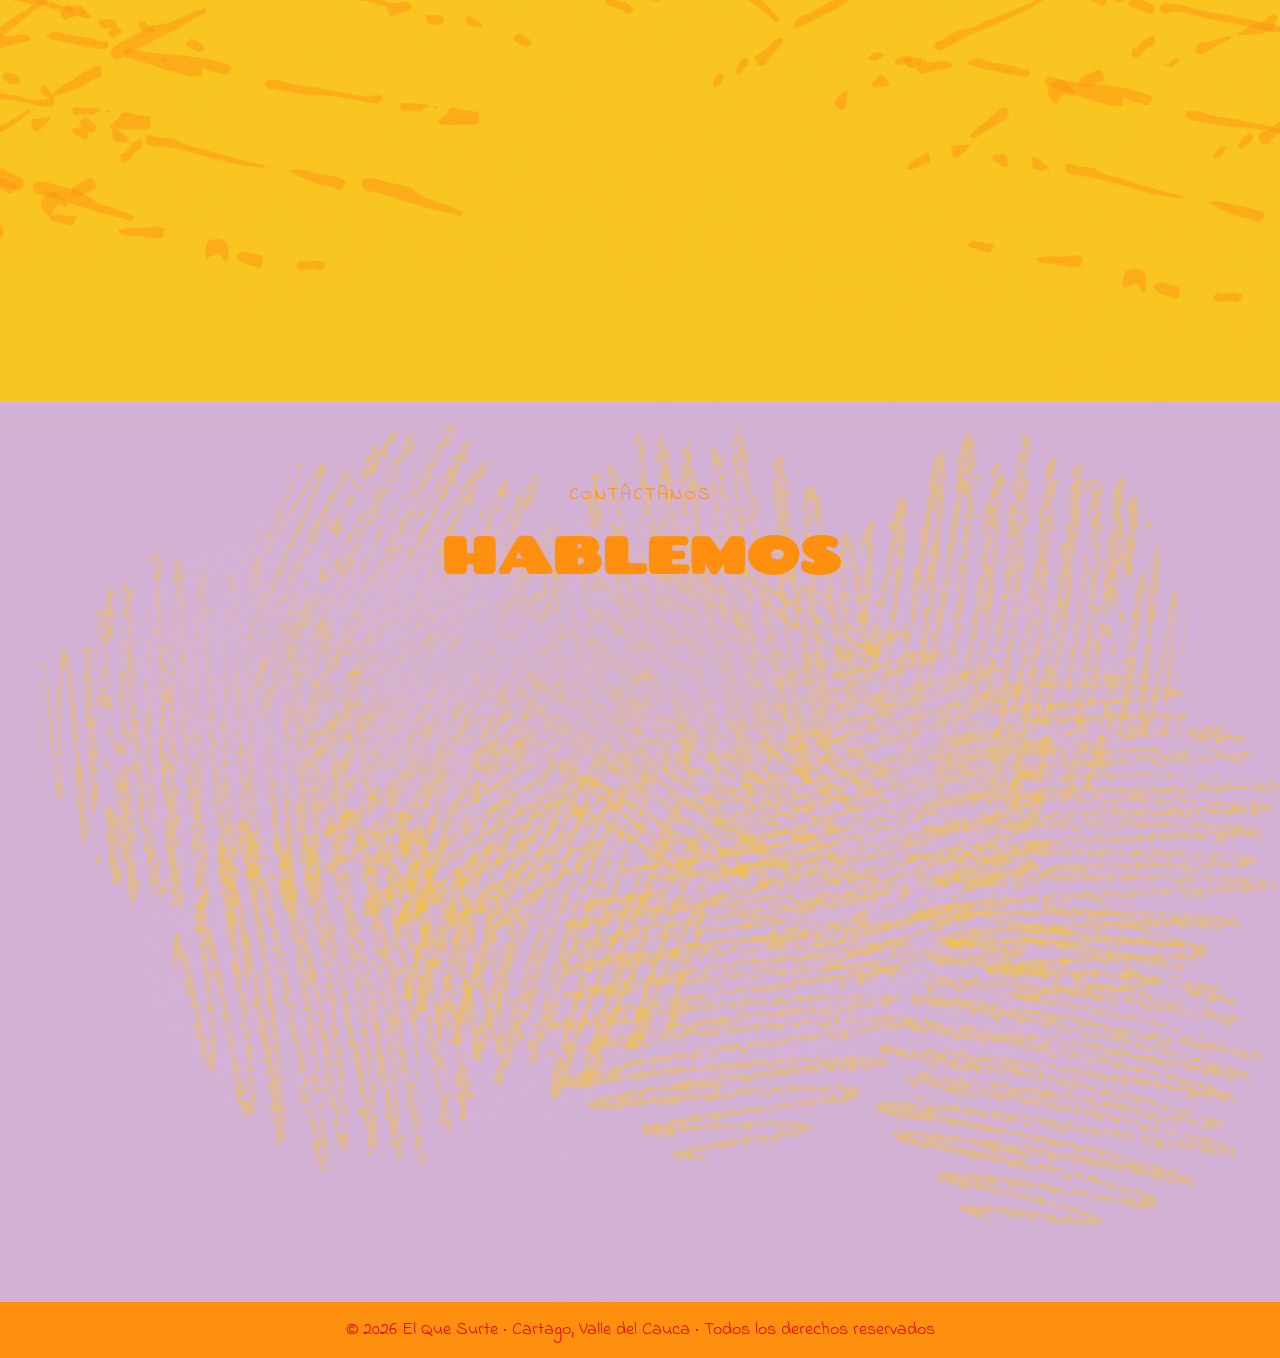
==== commit 63a41e5d: "implementacion de la cartografia" ====
--- a/Index.html
+++ b/Index.html
@@ -169,8 +169,15 @@
             allowfullscreen=""
             loading="lazy"
             referrerpolicy="no-referrer-when-downgrade">
-        </iframe>
-        </div>
+            </iframe>
+        </div>
+
+        <div style="width: 100%;">
+            <div style="position: relative; padding-bottom: 56.25%; padding-top: 0; height: 0;">
+                <iframe title="Cartografía_ELQUESURTE" frameborder="0" width="1200px" height="675px" style="position: absolute; top: 0; left: 0; width: 100%; height: 100%;" src="https://view.genially.com/6a109df03522dc003c30939f" type="text/html" allowscriptaccess="always" allowfullscreen="true" scrolling="yes" allownetworking="all"></iframe> 
+            </div> 
+        </div>
+
     </section>
 
     <section class="redes" id="redes">
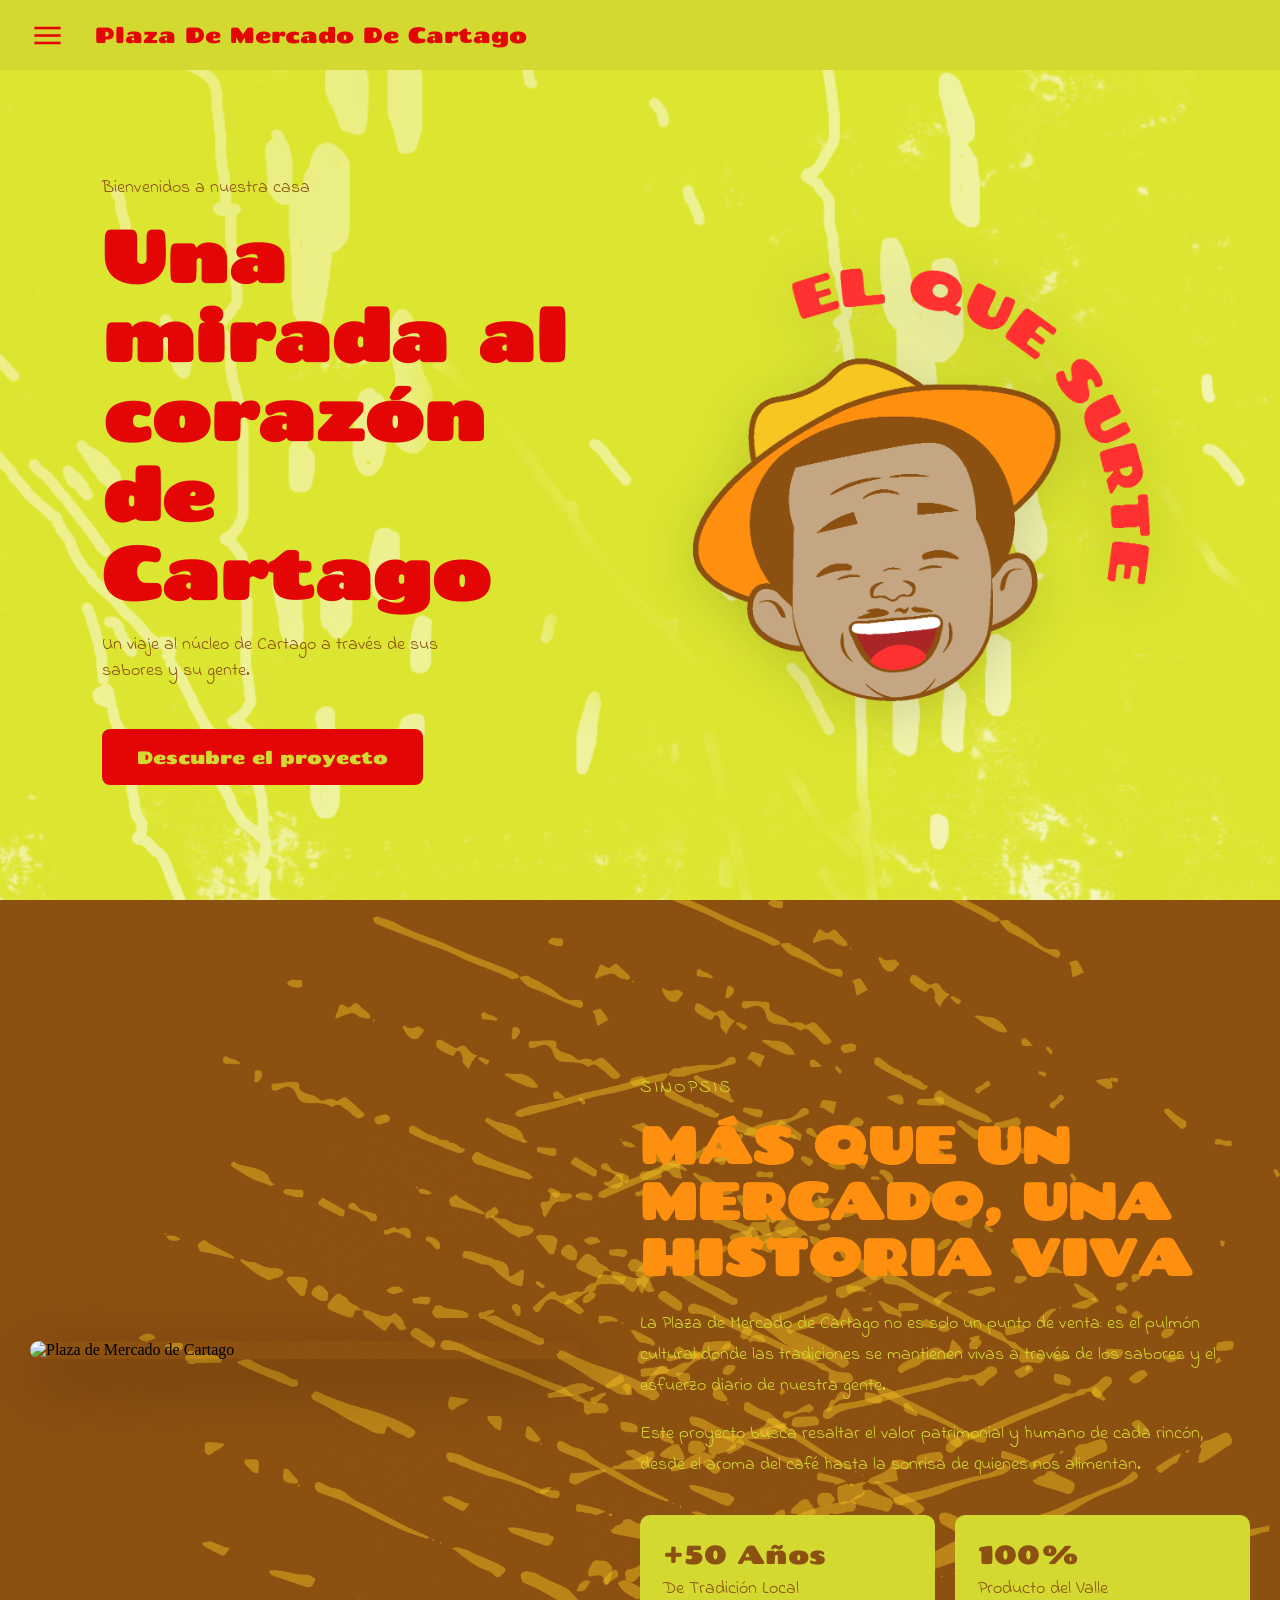
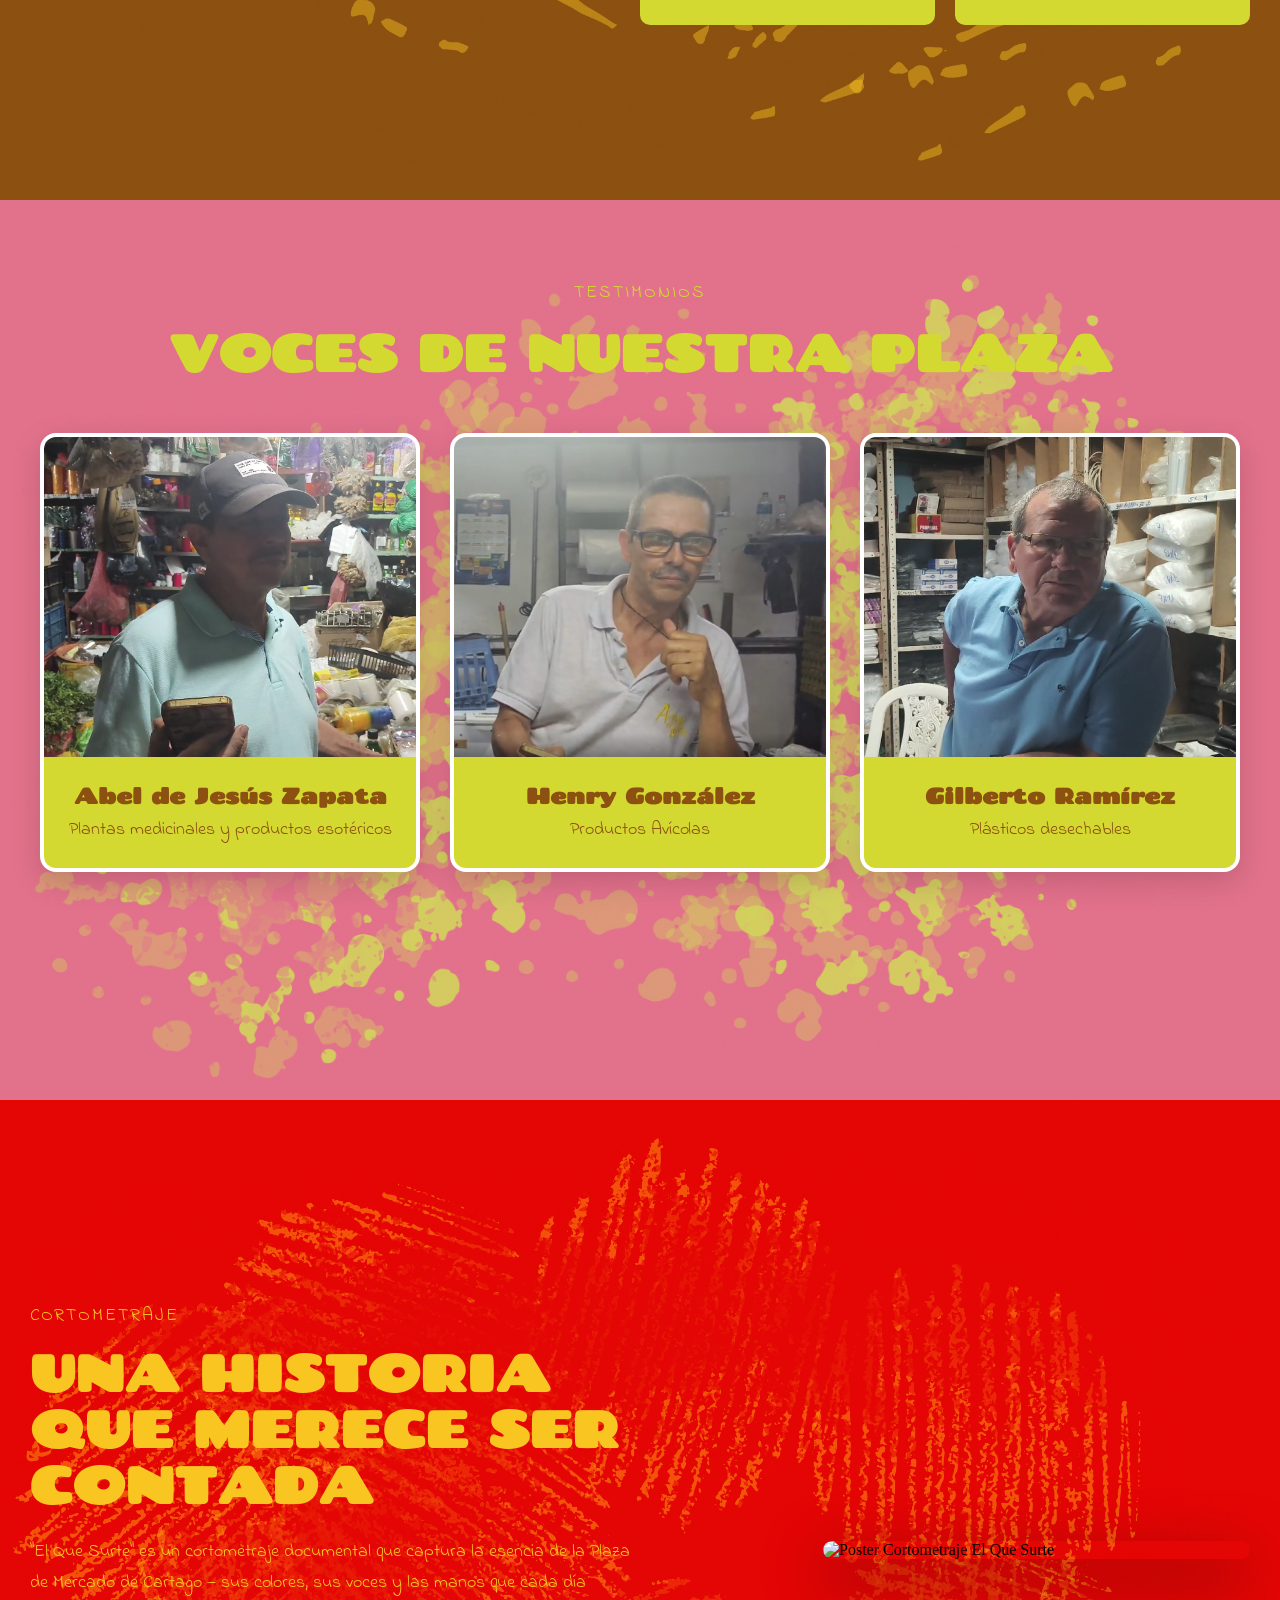
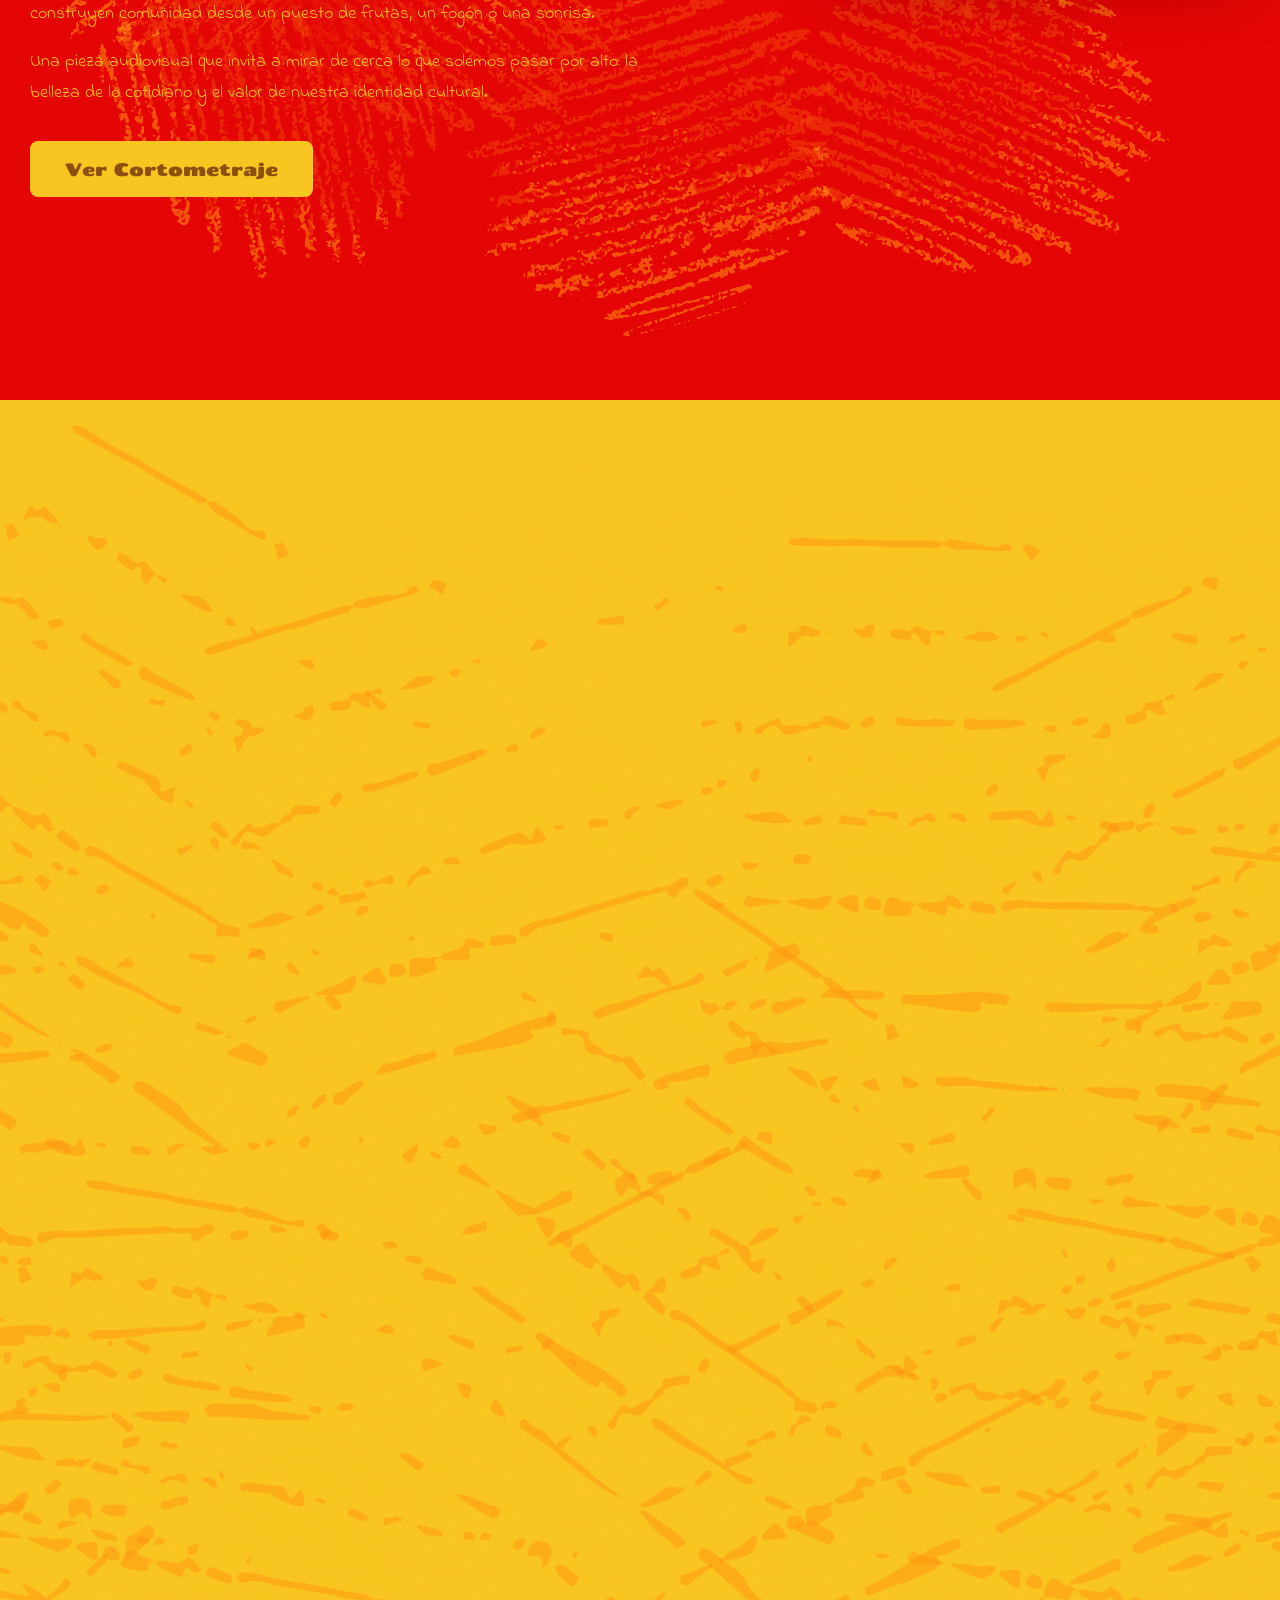
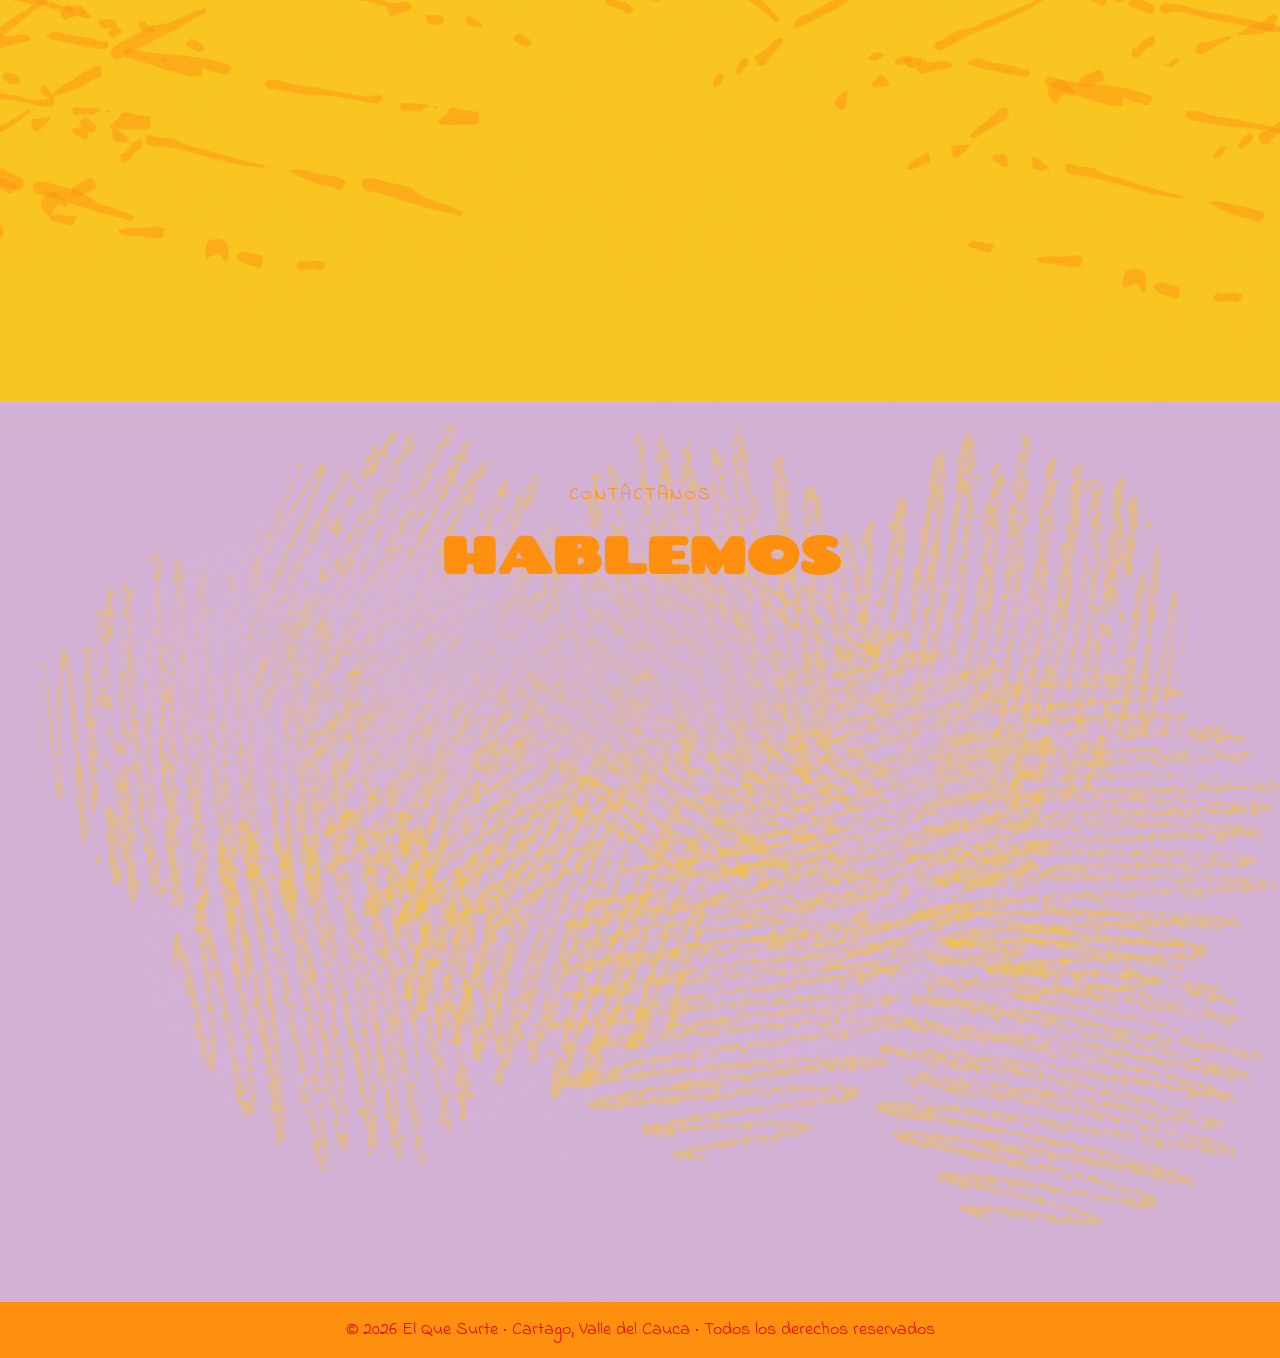
==== commit 692a1a0b: "foto apartado cortometraje" ====
--- a/Index.html
+++ b/Index.html
@@ -146,7 +146,7 @@
         </div>
 
         <div class="corto-poster animar-derecha">
-            <img src="IMG/Imagen.jpg" alt="Poster Cortometraje El Que Surte">
+            <img src="IMG/Cortometraje.jpg" alt="Poster Cortometraje El Que Surte">
         </div>
     </section>
 
